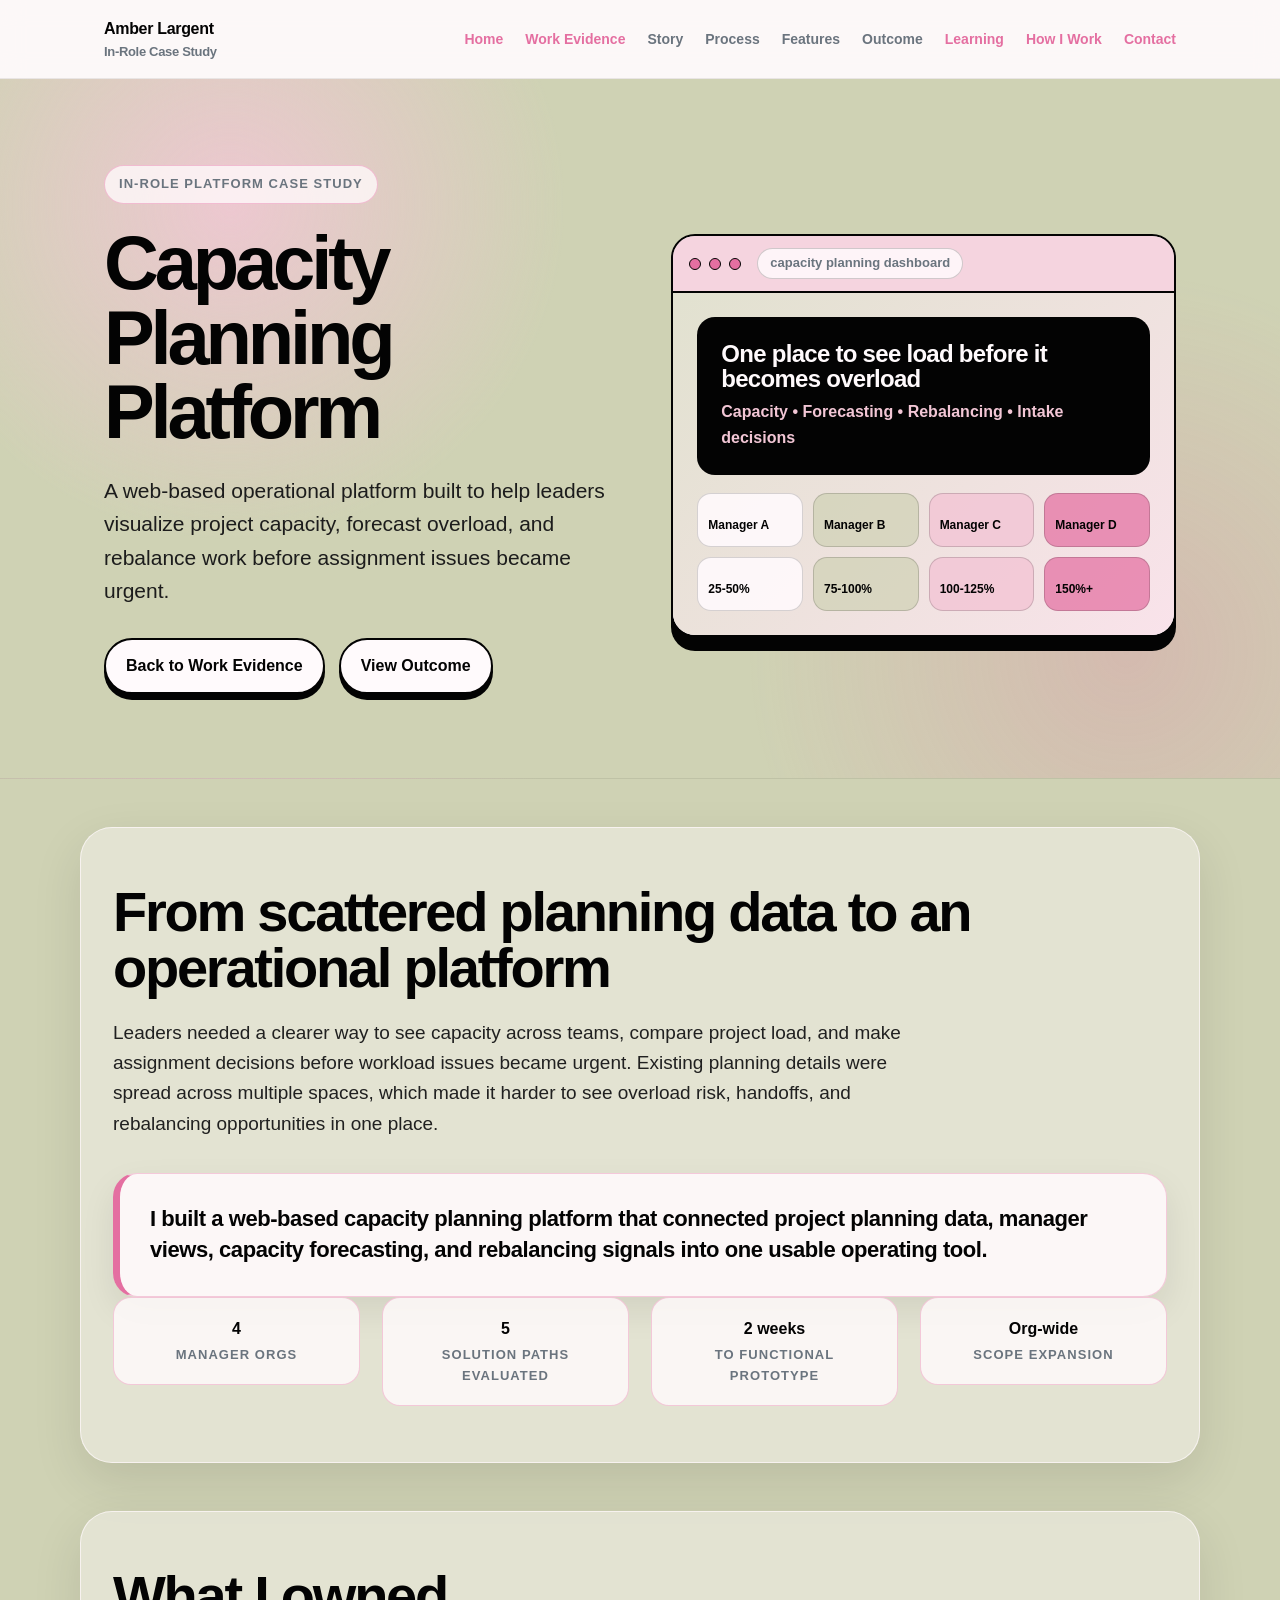
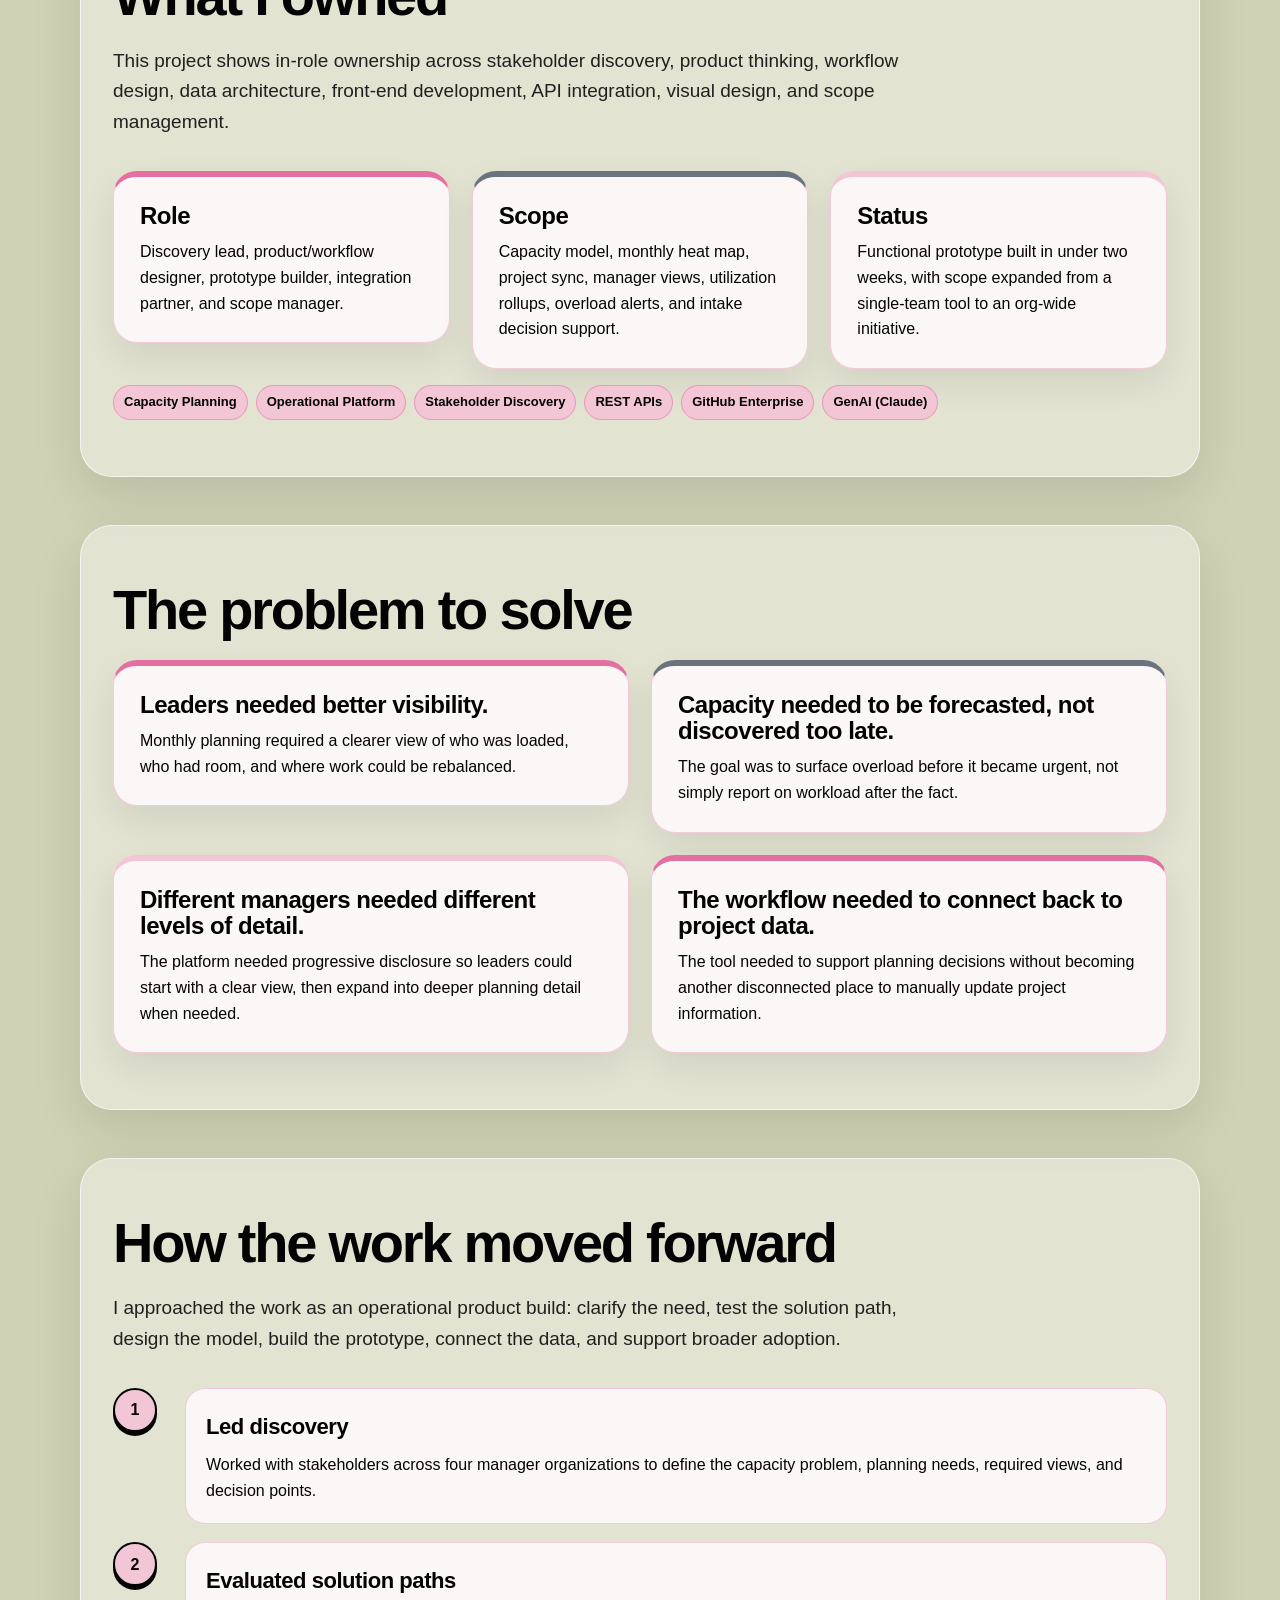
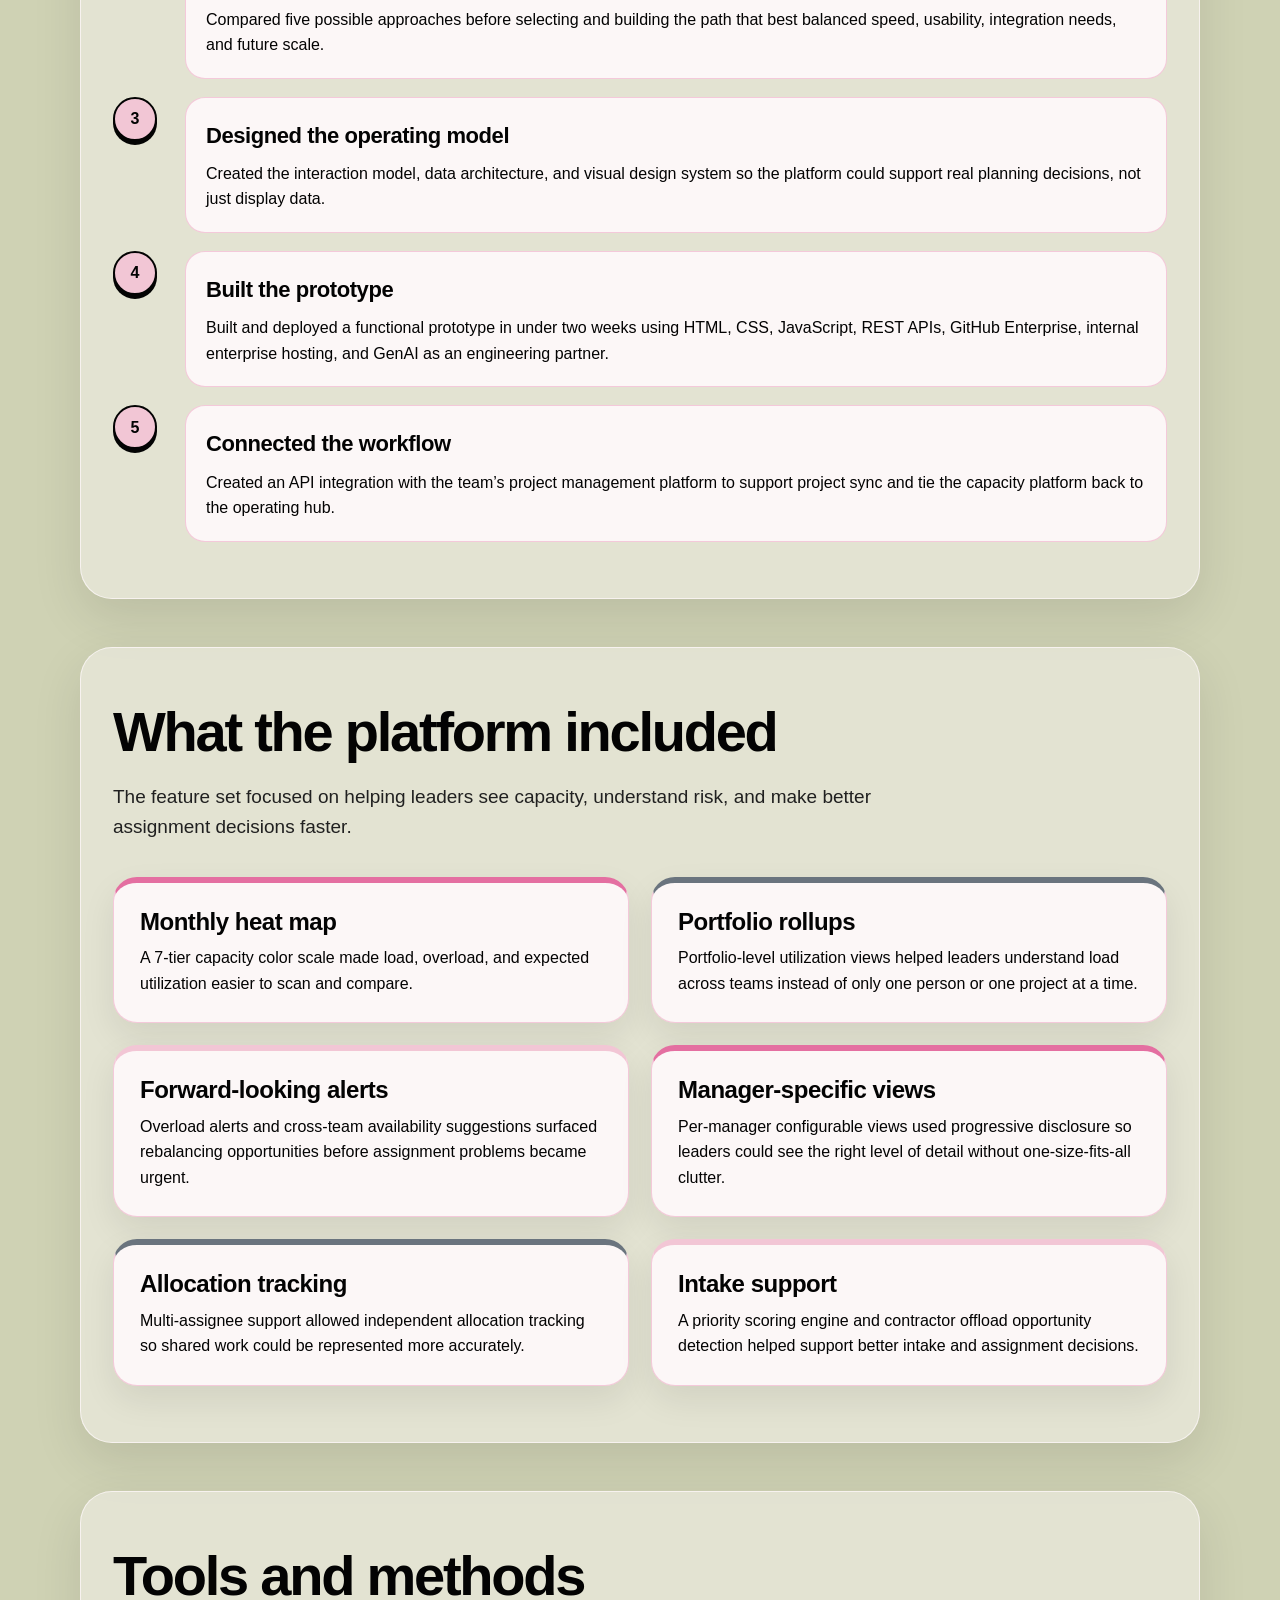
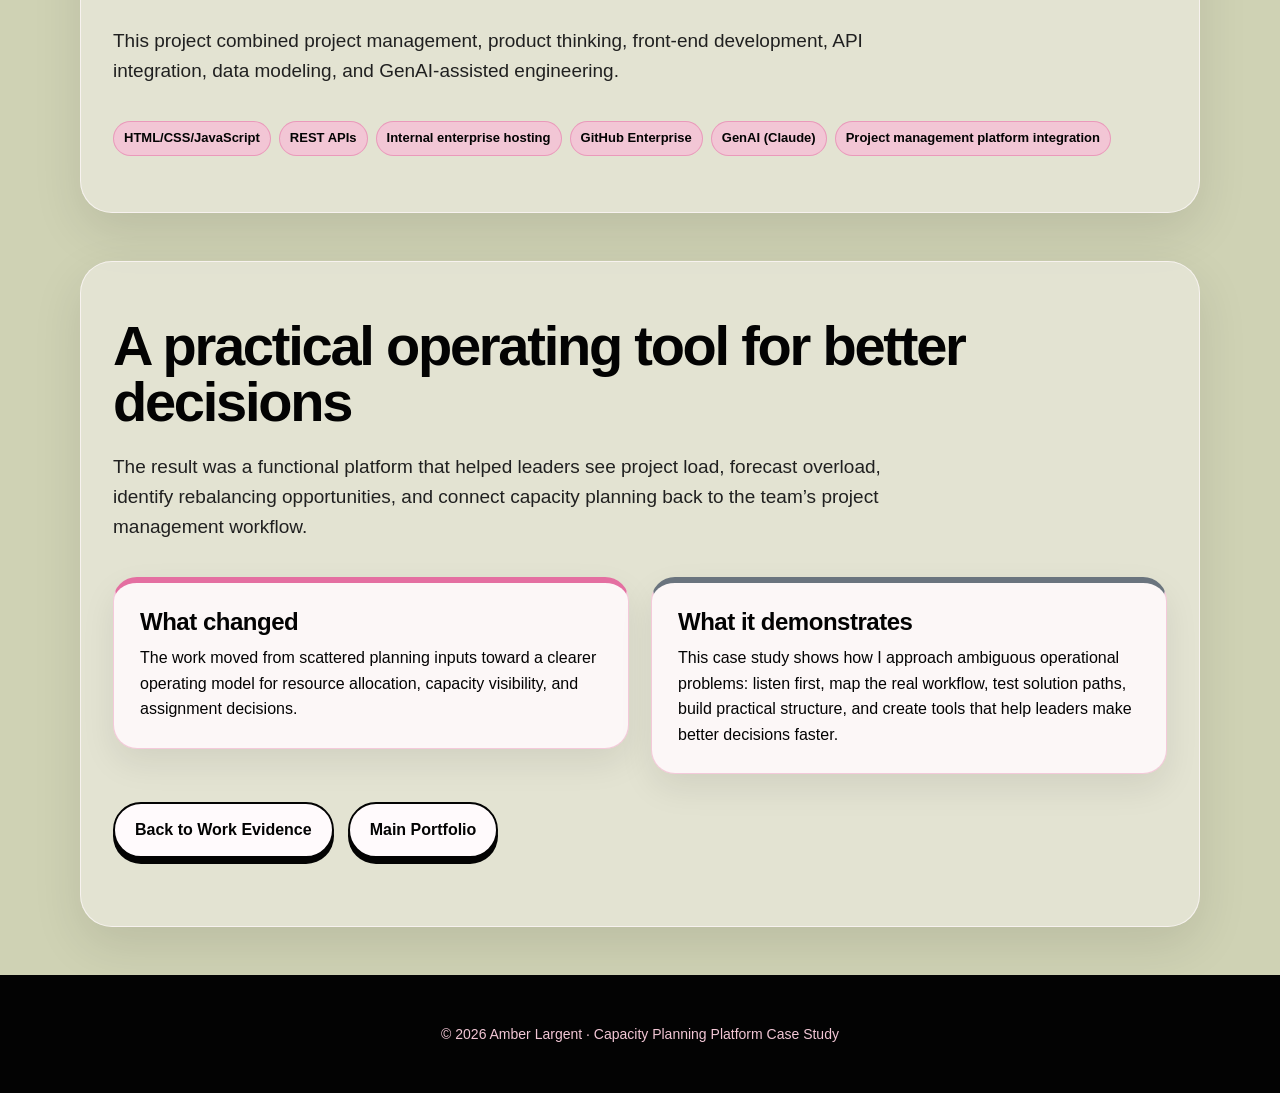
==== capacity-planning.html @ 664eca0d "Add capacity planning case study and feedback quotes" ====
<!DOCTYPE html>
<html lang="en">
<head>
  <meta charset="UTF-8" />
  <meta name="viewport" content="width=device-width, initial-scale=1.0" />

  <title>Amber Largent | Capacity Planning Platform Case Study</title>

  <style>
    :root {
      --sage: #CFD2B4;
      --blush: #F2C6D5;
      --pink: #E46FA1;
      --slate: #6A747E;
      --black: #030303;
      --white: #fffafc;
    }

    a:focus-visible,
    .button:focus-visible {
      outline: 4px solid var(--pink);
      outline-offset: 4px;
    }

    .skip-link {
      position: absolute;
      left: 16px;
      top: -60px;
      background: var(--black);
      color: var(--white);
      padding: 10px 14px;
      border-radius: 999px;
      font-weight: 900;
      z-index: 100;
    }

    .skip-link:focus { top: 16px; }
    * { box-sizing: border-box; }
    html { scroll-behavior: smooth; }

    body {
      margin: 0;
      font-family: Arial, sans-serif;
      background: var(--sage);
      color: var(--black);
      line-height: 1.6;
    }

    a { color: inherit; }

    .site-nav {
      position: sticky;
      top: 0;
      z-index: 20;
      background: rgba(255, 250, 252, 0.94);
      backdrop-filter: blur(12px);
      border-bottom: 1px solid rgba(3, 3, 3, 0.08);
    }

    .nav-inner {
      max-width: 1120px;
      margin: 0 auto;
      padding: 16px 24px;
      display: flex;
      justify-content: space-between;
      align-items: center;
      gap: 24px;
    }

    .brand { font-weight: 900; letter-spacing: -0.02em; }
    .brand span { display: block; color: var(--slate); font-size: 13px; font-weight: 700; }

    .nav-links {
      display: flex;
      flex-wrap: wrap;
      gap: 22px;
      font-size: 14px;
      font-weight: 800;
    }

    .nav-links a { text-decoration: none; transition: color 0.15s ease; }
    .nav-links a[href^="#"] { color: var(--slate); }
    .nav-links a[href*=".html"] { color: var(--pink); }
    .nav-links a:hover { color: var(--pink); }

    header {
      background:
        radial-gradient(circle at 18% 18%, rgba(242, 198, 213, 0.85), transparent 28%),
        radial-gradient(circle at 88% 82%, rgba(228, 111, 161, 0.24), transparent 30%),
        var(--sage);
      border-bottom: 1px solid rgba(3, 3, 3, 0.08);
    }

    .hero {
      max-width: 1120px;
      margin: 0 auto;
      padding: 86px 24px 72px;
    }

    .hero-grid {
      display: grid;
      grid-template-columns: 1fr 0.95fr;
      gap: 36px;
      align-items: center;
    }

    .eyebrow {
      display: inline-block;
      background: rgba(255, 250, 252, 0.78);
      border: 1px solid rgba(228, 111, 161, 0.4);
      border-radius: 999px;
      padding: 8px 14px;
      color: var(--slate);
      font-size: 13px;
      font-weight: 900;
      letter-spacing: 0.08em;
      text-transform: uppercase;
      margin-bottom: 22px;
    }

    h1 {
      font-size: clamp(44px, 6vw, 76px);
      line-height: 0.98;
      letter-spacing: -0.055em;
      margin: 0 0 24px;
      max-width: 940px;
    }

    .lead {
      font-size: 21px;
      max-width: 820px;
      margin: 0 0 30px;
      color: #1c1c1c;
    }

    .button-row {
      display: flex;
      flex-wrap: wrap;
      gap: 14px;
      margin-bottom: 12px;
    }

    .button {
      display: inline-flex;
      align-items: center;
      justify-content: center;
      text-decoration: none;
      font-weight: 900;
      padding: 13px 20px;
      border-radius: 999px;
      border: 2px solid var(--black);
      background: var(--white);
      color: var(--black);
      box-shadow: 0 6px 0 var(--black);
      white-space: nowrap;
      transition: transform 0.15s ease, box-shadow 0.15s ease, background 0.15s ease;
    }

    .button:hover {
      background: var(--pink);
      transform: translateY(2px);
      box-shadow: 0 4px 0 var(--black);
    }

    .platform-frame {
      background: var(--white);
      border: 2px solid var(--black);
      border-radius: 24px;
      box-shadow: 0 14px 0 var(--black);
      overflow: hidden;
    }

    .platform-bar {
      display: flex;
      gap: 8px;
      align-items: center;
      padding: 12px 16px;
      background: rgba(242, 198, 213, 0.72);
      border-bottom: 2px solid var(--black);
    }

    .dot {
      width: 12px;
      height: 12px;
      border-radius: 999px;
      background: var(--pink);
      border: 1px solid var(--black);
    }

    .platform-url {
      margin-left: 8px;
      background: rgba(255, 250, 252, 0.86);
      border: 1px solid rgba(3, 3, 3, 0.18);
      border-radius: 999px;
      padding: 4px 12px;
      font-size: 13px;
      font-weight: 800;
      color: var(--slate);
      overflow: hidden;
      text-overflow: ellipsis;
      white-space: nowrap;
    }

    .platform-visual {
      padding: 24px;
      background:
        linear-gradient(135deg, rgba(207, 210, 180, 0.62), rgba(242, 198, 213, 0.45)),
        var(--white);
    }

    .platform-header {
      background: var(--black);
      color: var(--white);
      border-radius: 18px;
      padding: 24px;
      margin-bottom: 18px;
    }

    .platform-header strong {
      display: block;
      font-size: 24px;
      line-height: 1.05;
      letter-spacing: -0.03em;
    }

    .platform-header span {
      display: block;
      margin-top: 8px;
      color: var(--blush);
      font-weight: 800;
    }

    .capacity-grid {
      display: grid;
      grid-template-columns: repeat(4, 1fr);
      gap: 10px;
    }

    .capacity-cell {
      min-height: 54px;
      border-radius: 14px;
      border: 1px solid rgba(3, 3, 3, 0.16);
      padding: 10px;
      font-size: 12px;
      font-weight: 900;
      display: flex;
      align-items: flex-end;
    }

    .capacity-cell:nth-child(1), .capacity-cell:nth-child(5) { background: rgba(255, 250, 252, 0.9); }
    .capacity-cell:nth-child(2), .capacity-cell:nth-child(6) { background: rgba(207, 210, 180, 0.7); }
    .capacity-cell:nth-child(3), .capacity-cell:nth-child(7) { background: rgba(242, 198, 213, 0.85); }
    .capacity-cell:nth-child(4), .capacity-cell:nth-child(8) { background: rgba(228, 111, 161, 0.72); color: var(--black); }

    section {
      max-width: 1120px;
      margin: 48px auto;
      padding: 56px 32px;
      background: rgba(255, 250, 252, 0.42);
      border: 1px solid rgba(255, 250, 252, 0.7);
      border-radius: 32px;
      box-shadow: 0 18px 50px rgba(3, 3, 3, 0.10);
    }

    h2 {
      font-size: clamp(34px, 5vw, 56px);
      line-height: 1;
      letter-spacing: -0.04em;
      margin: 0 0 22px;
    }

    .section-intro {
      max-width: 820px;
      font-size: 19px;
      color: #202020;
      margin-bottom: 34px;
    }

    .grid-2, .grid-3, .proof-strip {
      display: grid;
      gap: 22px;
      align-items: start;
    }

    .grid-2 { grid-template-columns: repeat(2, 1fr); }
    .grid-3 { grid-template-columns: repeat(3, 1fr); }
    .proof-strip { grid-template-columns: repeat(4, 1fr); }

    .card, .summary-card {
      background: rgba(255, 250, 252, 0.88);
      border: 1px solid rgba(228, 111, 161, 0.34);
      border-top: 6px solid var(--pink);
      border-radius: 24px;
      padding: 26px;
      box-shadow: 0 14px 34px rgba(3, 3, 3, 0.08);
    }

    .summary-card {
      border-left: 7px solid var(--pink);
      border-top: 1px solid rgba(228, 111, 161, 0.34);
      padding: 30px;
    }

    .summary-card p {
      margin: 0;
      font-size: 22px;
      line-height: 1.4;
      font-weight: 800;
      letter-spacing: -0.02em;
    }

    .card h3 {
      margin: 0 0 10px;
      font-size: 24px;
      line-height: 1.1;
      letter-spacing: -0.02em;
    }

    .card p { margin: 0 0 14px; }
    .card p:last-child { margin-bottom: 0; }
    .slate-card { border-top-color: var(--slate); }
    .blush-card { border-top-color: var(--blush); }

    .timeline {
      display: grid;
      gap: 18px;
    }

    .timeline-item {
      display: grid;
      grid-template-columns: 54px 1fr;
      gap: 18px;
      align-items: start;
    }

    .timeline-number {
      display: inline-flex;
      align-items: center;
      justify-content: center;
      width: 44px;
      height: 44px;
      border-radius: 999px;
      background: var(--blush);
      border: 2px solid var(--black);
      box-shadow: 0 4px 0 var(--black);
      font-weight: 900;
    }

    .timeline-content {
      background: rgba(255, 250, 252, 0.88);
      border: 1px solid rgba(228, 111, 161, 0.34);
      border-radius: 20px;
      padding: 20px;
    }

    .timeline-content h3 { margin: 0 0 8px; font-size: 22px; letter-spacing: -0.02em; }
    .timeline-content p { margin: 0; }

    .proof-item {
      background: rgba(255, 250, 252, 0.82);
      border: 1px solid rgba(228, 111, 161, 0.34);
      border-radius: 18px;
      padding: 18px;
      font-weight: 900;
      text-align: center;
    }

    .proof-item span {
      display: block;
      color: var(--slate);
      font-size: 13px;
      text-transform: uppercase;
      letter-spacing: 0.08em;
      margin-top: 4px;
    }

    .tag-list {
      display: flex;
      flex-wrap: wrap;
      gap: 8px;
      margin-top: 16px;
    }

    .tag {
      background: var(--blush);
      border: 1px solid rgba(228, 111, 161, 0.5);
      border-radius: 999px;
      padding: 6px 10px;
      font-size: 13px;
      font-weight: 900;
    }

    footer {
      padding: 34px 24px;
      text-align: center;
      background: var(--black);
      color: var(--blush);
      font-size: 14px;
    }

    @media (max-width: 900px) {
      .nav-inner { align-items: flex-start; flex-direction: column; }
      .nav-links { gap: 14px; }
      .hero-grid, .grid-2, .grid-3, .proof-strip, .capacity-grid { grid-template-columns: 1fr; }
      section { margin: 28px 14px; padding: 40px 20px; }
      .button { white-space: normal; text-align: center; }
      .timeline-item { grid-template-columns: 1fr; }
    }

    @media (prefers-reduced-motion: reduce) {
      .button { transition: none; }
      .button:hover { transform: none; }
    }
  </style>
</head>

<body>
  <a class="skip-link" href="#main">Skip to main content</a>

  <nav class="site-nav">
    <div class="nav-inner">
      <div class="brand">
        Amber Largent
        <span>In-Role Case Study</span>
      </div>

      <div class="nav-links">
        <a href="index.html">Home</a>
        <a href="experience.html">Work Evidence</a>
        <a href="#story">Story</a>
        <a href="#process">Process</a>
        <a href="#features">Features</a>
        <a href="#outcome">Outcome</a>
        <a href="learning.html">Learning</a>
        <a href="values.html">How I Work</a>
        <a href="index.html#contact">Contact</a>
      </div>
    </div>
  </nav>

  <main id="main">
    <header>
      <div class="hero">
        <div class="hero-grid">
          <div>
            <div class="eyebrow">In-Role Platform Case Study</div>
            <h1>Capacity Planning Platform</h1>
            <p class="lead">
              A web-based operational platform built to help leaders visualize project capacity, forecast overload,
              and rebalance work before assignment issues became urgent.
            </p>
            <div class="button-row">
              <a class="button" href="experience.html">Back to Work Evidence</a>
              <a class="button" href="#outcome">View Outcome</a>
            </div>
          </div>

          <div class="platform-frame" aria-label="Visual summary of the capacity planning platform">
            <div class="platform-bar">
              <span class="dot"></span>
              <span class="dot"></span>
              <span class="dot"></span>
              <div class="platform-url">capacity planning dashboard</div>
            </div>
            <div class="platform-visual">
              <div class="platform-header">
                <strong>One place to see load before it becomes overload</strong>
                <span>Capacity • Forecasting • Rebalancing • Intake decisions</span>
              </div>
              <div class="capacity-grid">
                <div class="capacity-cell">Manager A</div>
                <div class="capacity-cell">Manager B</div>
                <div class="capacity-cell">Manager C</div>
                <div class="capacity-cell">Manager D</div>
                <div class="capacity-cell">25-50%</div>
                <div class="capacity-cell">75-100%</div>
                <div class="capacity-cell">100-125%</div>
                <div class="capacity-cell">150%+</div>
              </div>
            </div>
          </div>
        </div>
      </div>
    </header>

    <section id="story">
      <h2>From scattered planning data to an operational platform</h2>
      <p class="section-intro">
        Leaders needed a clearer way to see capacity across teams, compare project load, and make assignment decisions
        before workload issues became urgent. Existing planning details were spread across multiple spaces, which made it
        harder to see overload risk, handoffs, and rebalancing opportunities in one place.
      </p>

      <div class="summary-card">
        <p>
          I built a web-based capacity planning platform that connected project planning data, manager views,
          capacity forecasting, and rebalancing signals into one usable operating tool.
        </p>
      </div>

      <div class="proof-strip">
        <div class="proof-item">4<span>manager orgs</span></div>
        <div class="proof-item">5<span>solution paths evaluated</span></div>
        <div class="proof-item">2 weeks<span>to functional prototype</span></div>
        <div class="proof-item">Org-wide<span>scope expansion</span></div>
      </div>
    </section>

    <section id="overview">
      <h2>What I owned</h2>
      <p class="section-intro">
        This project shows in-role ownership across stakeholder discovery, product thinking, workflow design,
        data architecture, front-end development, API integration, visual design, and scope management.
      </p>

      <div class="grid-3">
        <div class="card">
          <h3>Role</h3>
          <p>Discovery lead, product/workflow designer, prototype builder, integration partner, and scope manager.</p>
        </div>
        <div class="card slate-card">
          <h3>Scope</h3>
          <p>Capacity model, monthly heat map, project sync, manager views, utilization rollups, overload alerts, and intake decision support.</p>
        </div>
        <div class="card blush-card">
          <h3>Status</h3>
          <p>Functional prototype built in under two weeks, with scope expanded from a single-team tool to an org-wide initiative.</p>
        </div>
      </div>

      <div class="tag-list">
        <span class="tag">Capacity Planning</span>
        <span class="tag">Operational Platform</span>
        <span class="tag">Stakeholder Discovery</span>
        <span class="tag">REST APIs</span>
        <span class="tag">GitHub Enterprise</span>
        <span class="tag">GenAI (Claude)</span>
      </div>
    </section>

    <section id="challenge">
      <h2>The problem to solve</h2>
      <div class="grid-2">
        <div class="card">
          <h3>Leaders needed better visibility.</h3>
          <p>Monthly planning required a clearer view of who was loaded, who had room, and where work could be rebalanced.</p>
        </div>
        <div class="card slate-card">
          <h3>Capacity needed to be forecasted, not discovered too late.</h3>
          <p>The goal was to surface overload before it became urgent, not simply report on workload after the fact.</p>
        </div>
        <div class="card blush-card">
          <h3>Different managers needed different levels of detail.</h3>
          <p>The platform needed progressive disclosure so leaders could start with a clear view, then expand into deeper planning detail when needed.</p>
        </div>
        <div class="card">
          <h3>The workflow needed to connect back to project data.</h3>
          <p>The tool needed to support planning decisions without becoming another disconnected place to manually update project information.</p>
        </div>
      </div>
    </section>

    <section id="process">
      <h2>How the work moved forward</h2>
      <p class="section-intro">
        I approached the work as an operational product build: clarify the need, test the solution path,
        design the model, build the prototype, connect the data, and support broader adoption.
      </p>

      <div class="timeline">
        <div class="timeline-item">
          <div class="timeline-number">1</div>
          <div class="timeline-content">
            <h3>Led discovery</h3>
            <p>Worked with stakeholders across four manager organizations to define the capacity problem, planning needs, required views, and decision points.</p>
          </div>
        </div>
        <div class="timeline-item">
          <div class="timeline-number">2</div>
          <div class="timeline-content">
            <h3>Evaluated solution paths</h3>
            <p>Compared five possible approaches before selecting and building the path that best balanced speed, usability, integration needs, and future scale.</p>
          </div>
        </div>
        <div class="timeline-item">
          <div class="timeline-number">3</div>
          <div class="timeline-content">
            <h3>Designed the operating model</h3>
            <p>Created the interaction model, data architecture, and visual design system so the platform could support real planning decisions, not just display data.</p>
          </div>
        </div>
        <div class="timeline-item">
          <div class="timeline-number">4</div>
          <div class="timeline-content">
            <h3>Built the prototype</h3>
            <p>Built and deployed a functional prototype in under two weeks using HTML, CSS, JavaScript, REST APIs, GitHub Enterprise, internal enterprise hosting, and GenAI as an engineering partner.</p>
          </div>
        </div>
        <div class="timeline-item">
          <div class="timeline-number">5</div>
          <div class="timeline-content">
            <h3>Connected the workflow</h3>
            <p>Created an API integration with the team’s project management platform to support project sync and tie the capacity platform back to the operating hub.</p>
          </div>
        </div>
      </div>
    </section>

    <section id="features">
      <h2>What the platform included</h2>
      <p class="section-intro">
        The feature set focused on helping leaders see capacity, understand risk, and make better assignment decisions faster.
      </p>

      <div class="grid-2">
        <div class="card"><h3>Monthly heat map</h3><p>A 7-tier capacity color scale made load, overload, and expected utilization easier to scan and compare.</p></div>
        <div class="card slate-card"><h3>Portfolio rollups</h3><p>Portfolio-level utilization views helped leaders understand load across teams instead of only one person or one project at a time.</p></div>
        <div class="card blush-card"><h3>Forward-looking alerts</h3><p>Overload alerts and cross-team availability suggestions surfaced rebalancing opportunities before assignment problems became urgent.</p></div>
        <div class="card"><h3>Manager-specific views</h3><p>Per-manager configurable views used progressive disclosure so leaders could see the right level of detail without one-size-fits-all clutter.</p></div>
        <div class="card slate-card"><h3>Allocation tracking</h3><p>Multi-assignee support allowed independent allocation tracking so shared work could be represented more accurately.</p></div>
        <div class="card blush-card"><h3>Intake support</h3><p>A priority scoring engine and contractor offload opportunity detection helped support better intake and assignment decisions.</p></div>
      </div>
    </section>

    <section id="tools">
      <h2>Tools and methods</h2>
      <p class="section-intro">
        This project combined project management, product thinking, front-end development, API integration,
        data modeling, and GenAI-assisted engineering.
      </p>
      <div class="tag-list">
        <span class="tag">HTML/CSS/JavaScript</span>
        <span class="tag">REST APIs</span>
        <span class="tag">Internal enterprise hosting</span>
        <span class="tag">GitHub Enterprise</span>
        <span class="tag">GenAI (Claude)</span>
        <span class="tag">Project management platform integration</span>
      </div>
    </section>

    <section id="outcome">
      <h2>A practical operating tool for better decisions</h2>
      <p class="section-intro">
        The result was a functional platform that helped leaders see project load, forecast overload, identify rebalancing opportunities,
        and connect capacity planning back to the team’s project management workflow.
      </p>

      <div class="grid-2">
        <div class="card">
          <h3>What changed</h3>
          <p>The work moved from scattered planning inputs toward a clearer operating model for resource allocation, capacity visibility, and assignment decisions.</p>
        </div>
        <div class="card slate-card">
          <h3>What it demonstrates</h3>
          <p>This case study shows how I approach ambiguous operational problems: listen first, map the real workflow, test solution paths, build practical structure, and create tools that help leaders make better decisions faster.</p>
        </div>
      </div>

      <div class="button-row" style="margin-top: 28px;">
        <a class="button" href="experience.html">Back to Work Evidence</a>
        <a class="button" href="index.html">Main Portfolio</a>
      </div>
    </section>
  </main>

  <footer>
    <p>© 2026 Amber Largent · Capacity Planning Platform Case Study</p>
  </footer>
</body>
</html>
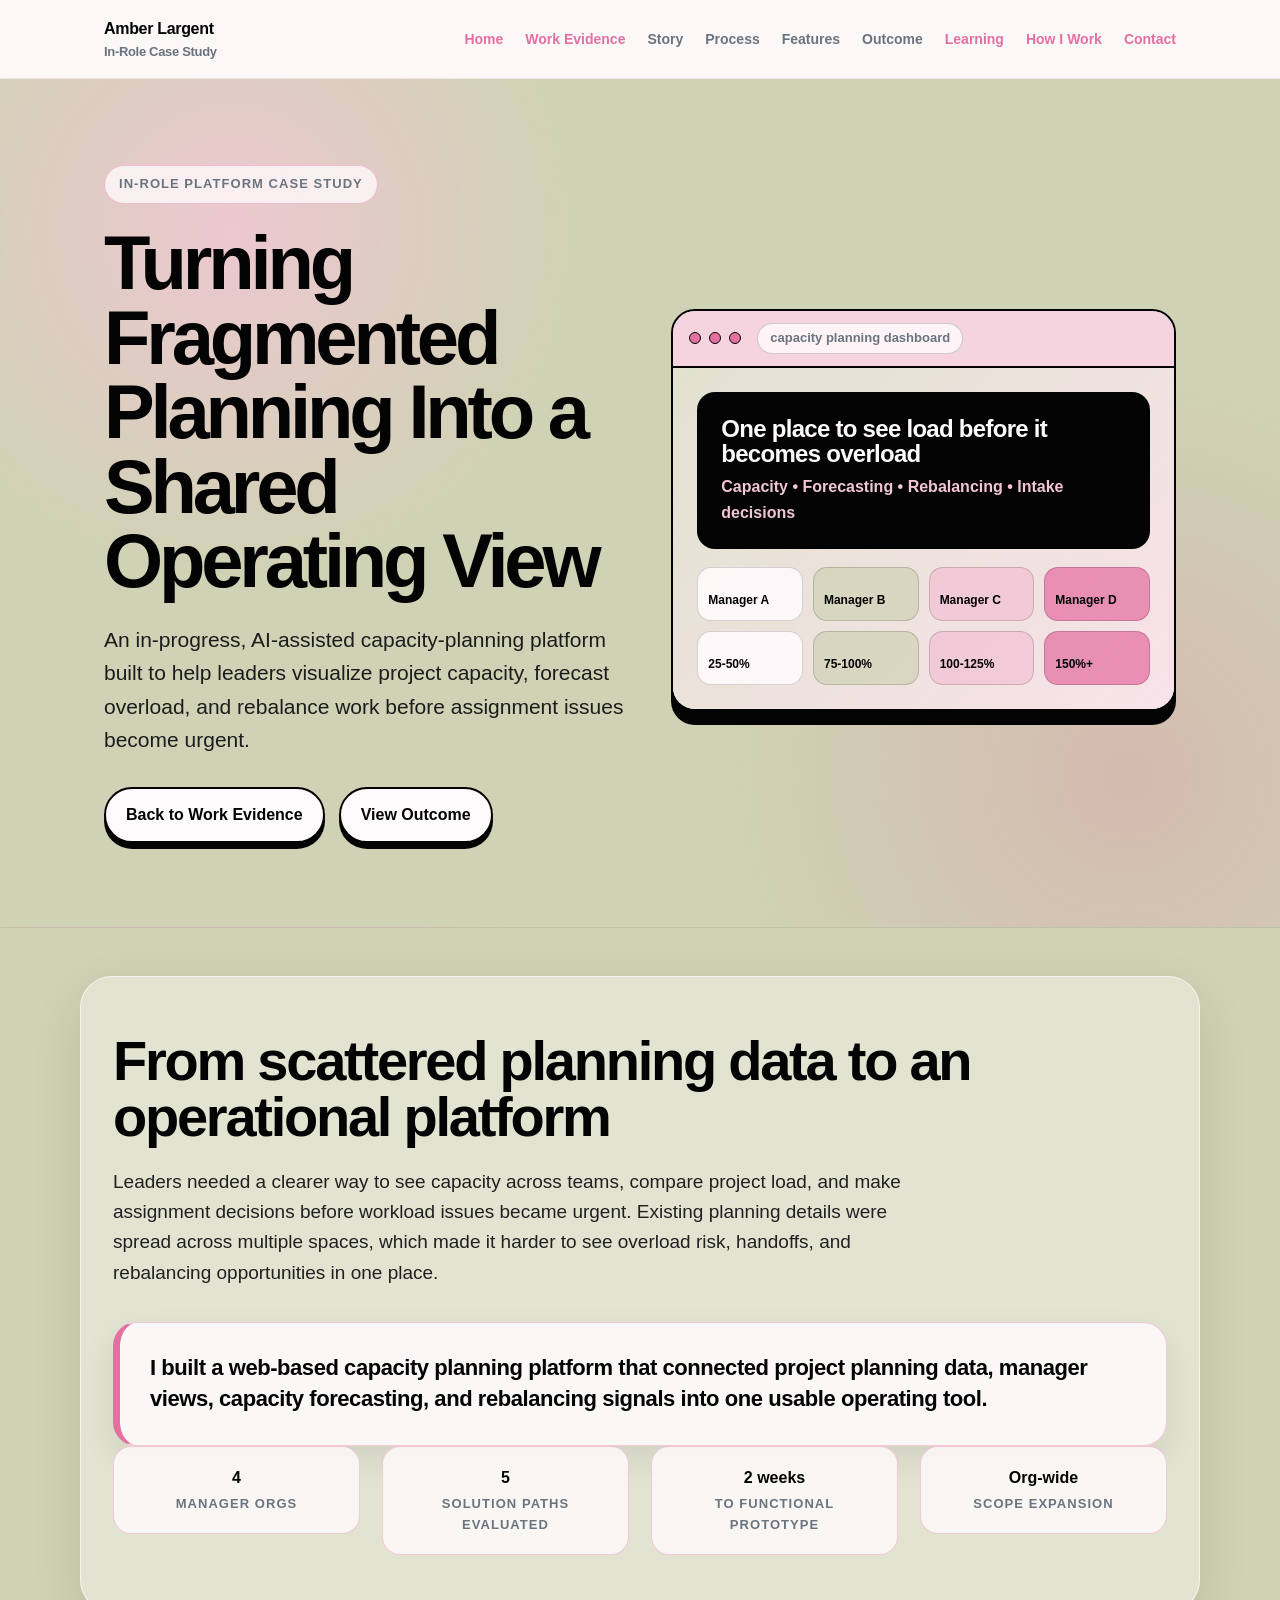
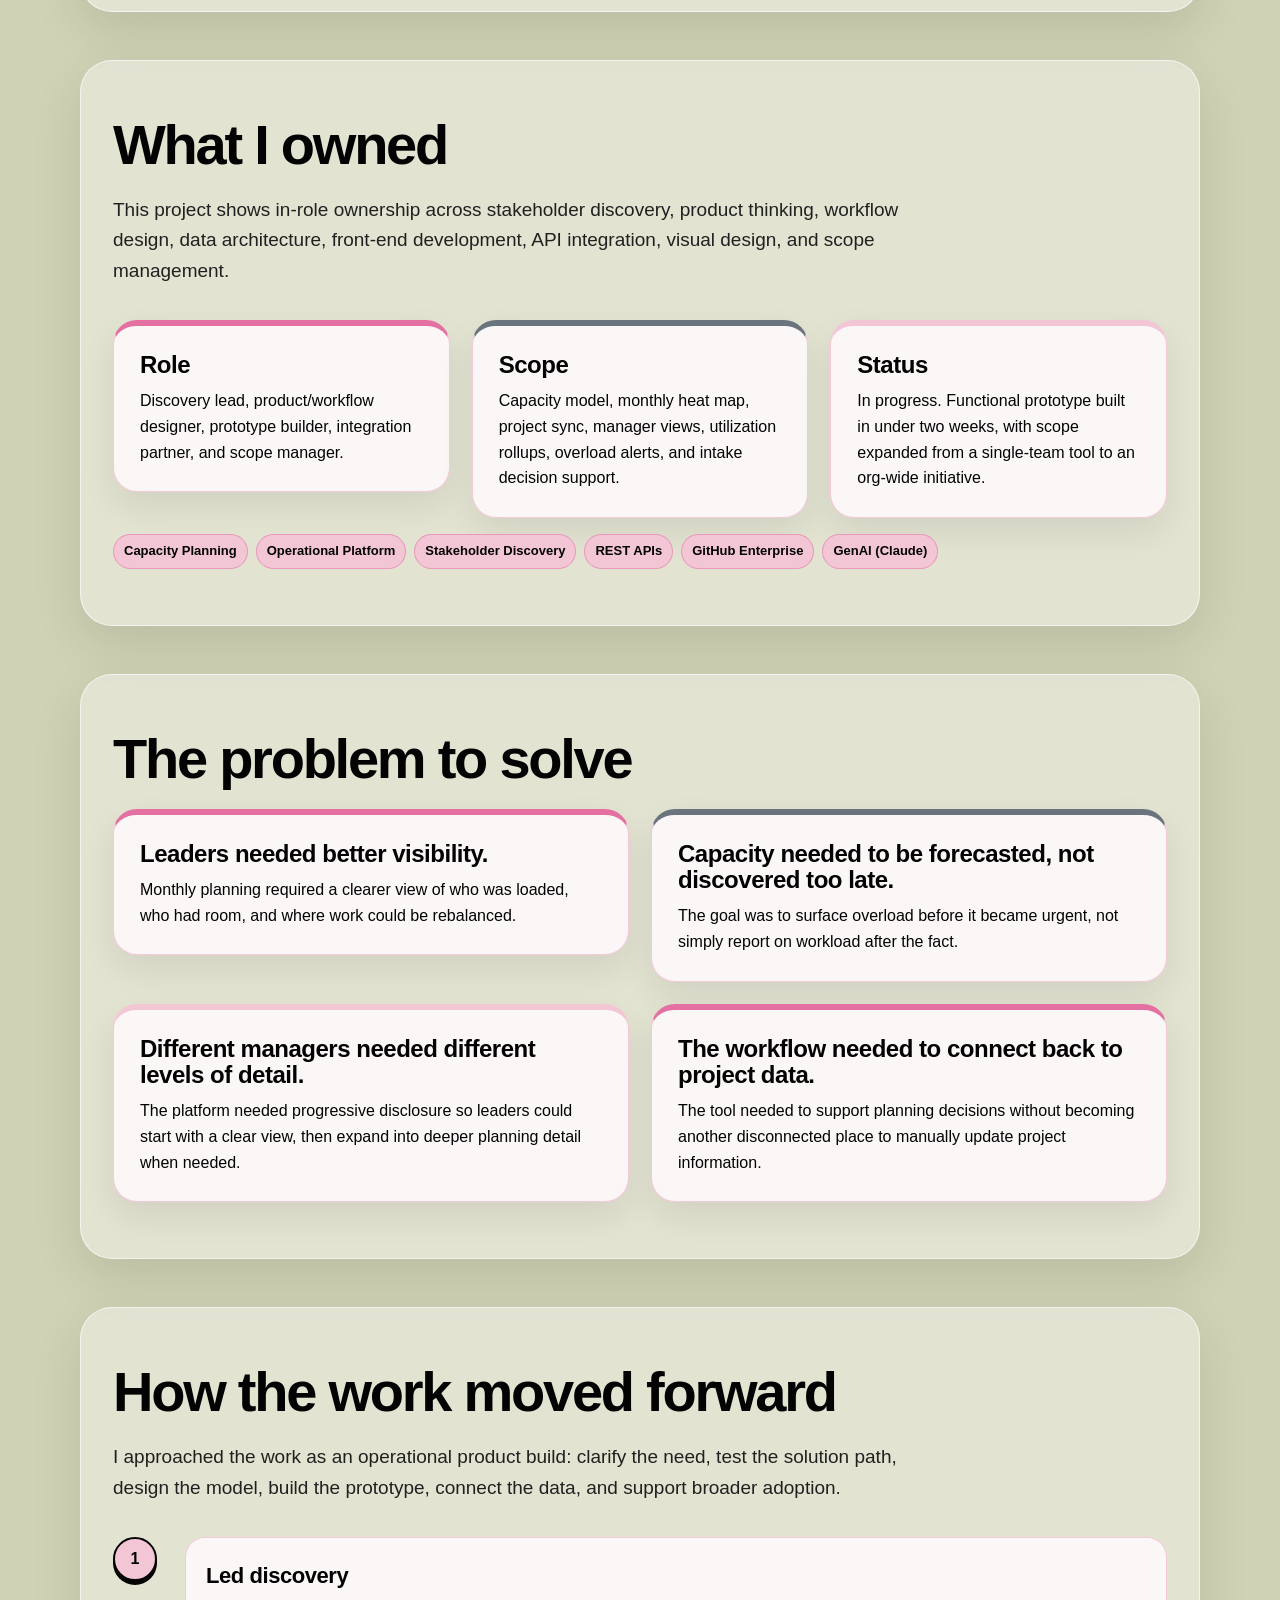
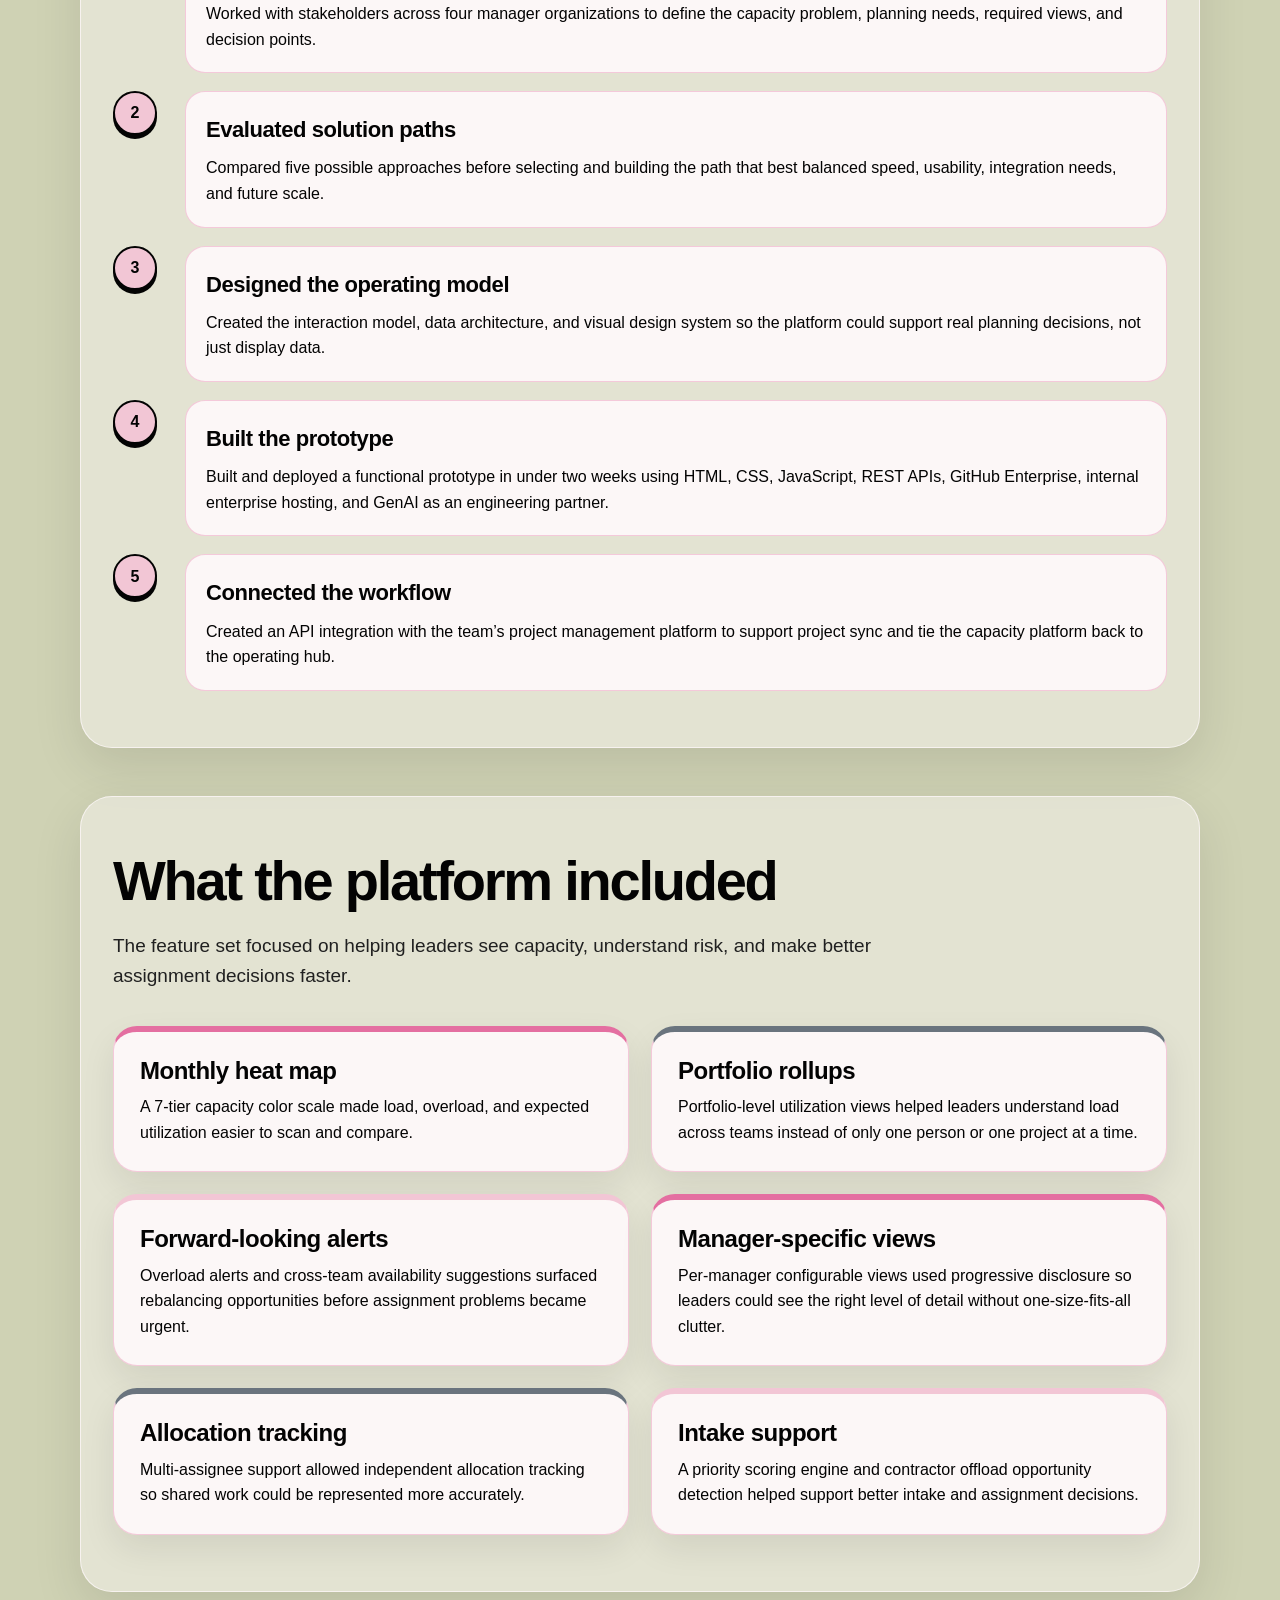
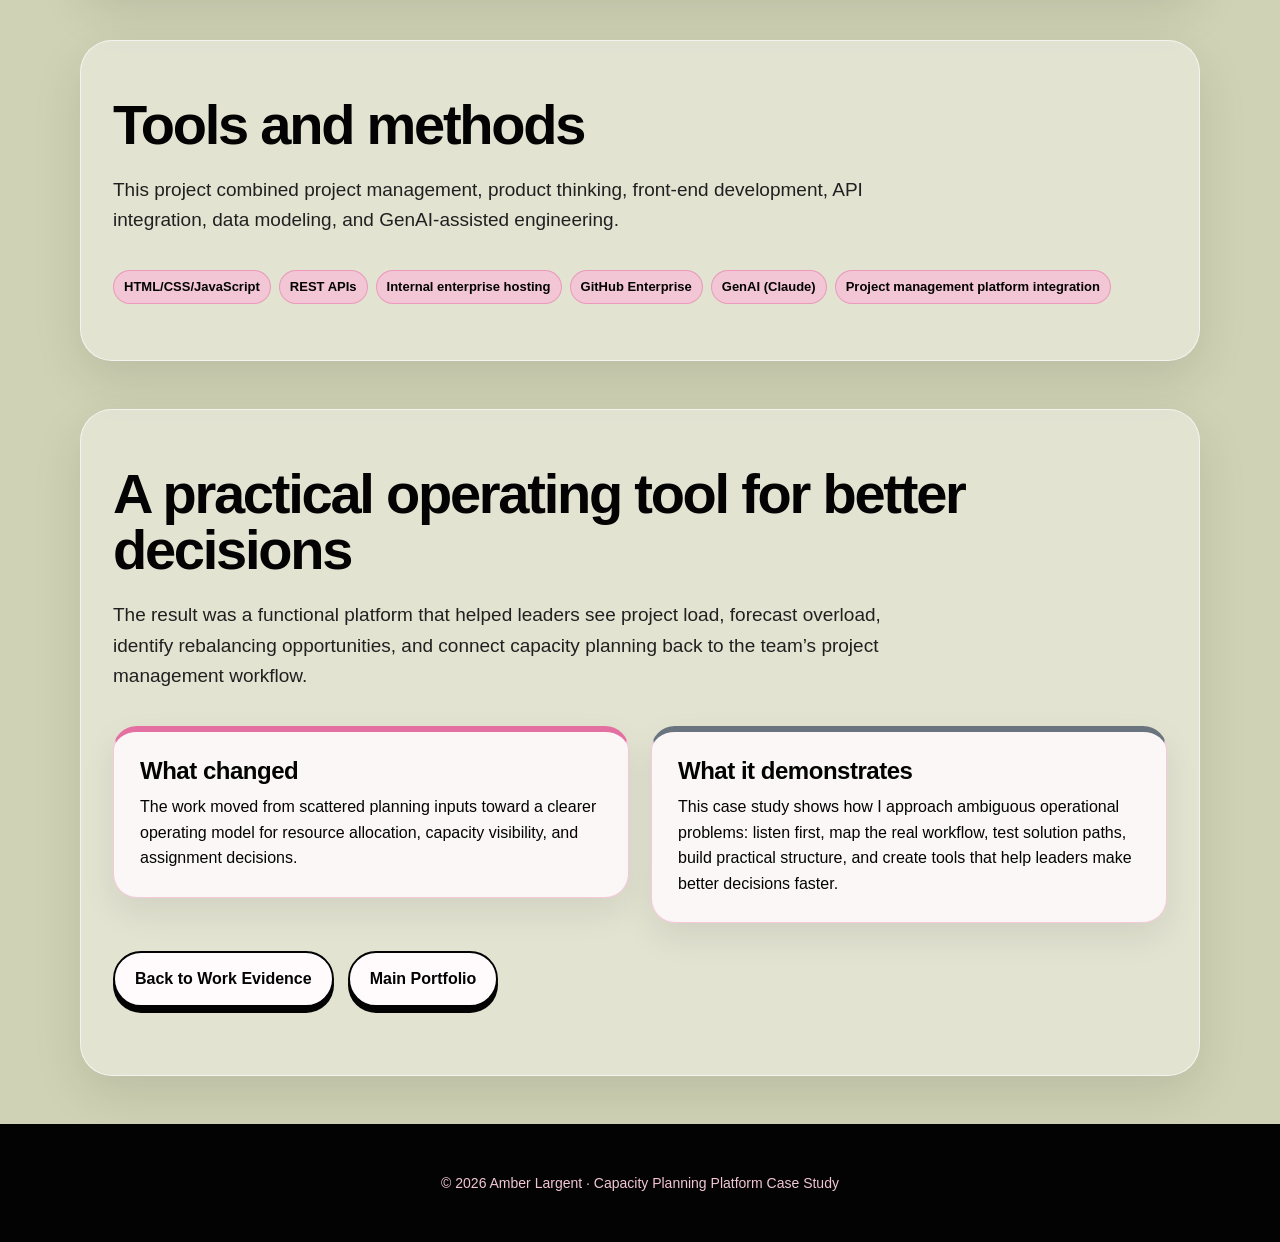
==== commit 9f5bc0d2: "Align portfolio to operating structure positioning" ====
--- a/capacity-planning.html
+++ b/capacity-planning.html
@@ -4,7 +4,7 @@
   <meta charset="UTF-8" />
   <meta name="viewport" content="width=device-width, initial-scale=1.0" />
 
-  <title>Amber Largent | Capacity Planning Platform Case Study</title>
+  <title>Amber Largent | Turning Fragmented Planning Into a Shared Operating View</title>
 
   <style>
     :root {
@@ -444,10 +444,9 @@
         <div class="hero-grid">
           <div>
             <div class="eyebrow">In-Role Platform Case Study</div>
-            <h1>Capacity Planning Platform</h1>
+            <h1>Turning Fragmented Planning Into a Shared Operating View</h1>
             <p class="lead">
-              A web-based operational platform built to help leaders visualize project capacity, forecast overload,
-              and rebalance work before assignment issues became urgent.
+              An in-progress, AI-assisted capacity-planning platform built to help leaders visualize project capacity, forecast overload, and rebalance work before assignment issues become urgent.
             </p>
             <div class="button-row">
               <a class="button" href="experience.html">Back to Work Evidence</a>
@@ -524,7 +523,7 @@
         </div>
         <div class="card blush-card">
           <h3>Status</h3>
-          <p>Functional prototype built in under two weeks, with scope expanded from a single-team tool to an org-wide initiative.</p>
+          <p>In progress. Functional prototype built in under two weeks, with scope expanded from a single-team tool to an org-wide initiative.</p>
         </div>
       </div>
 
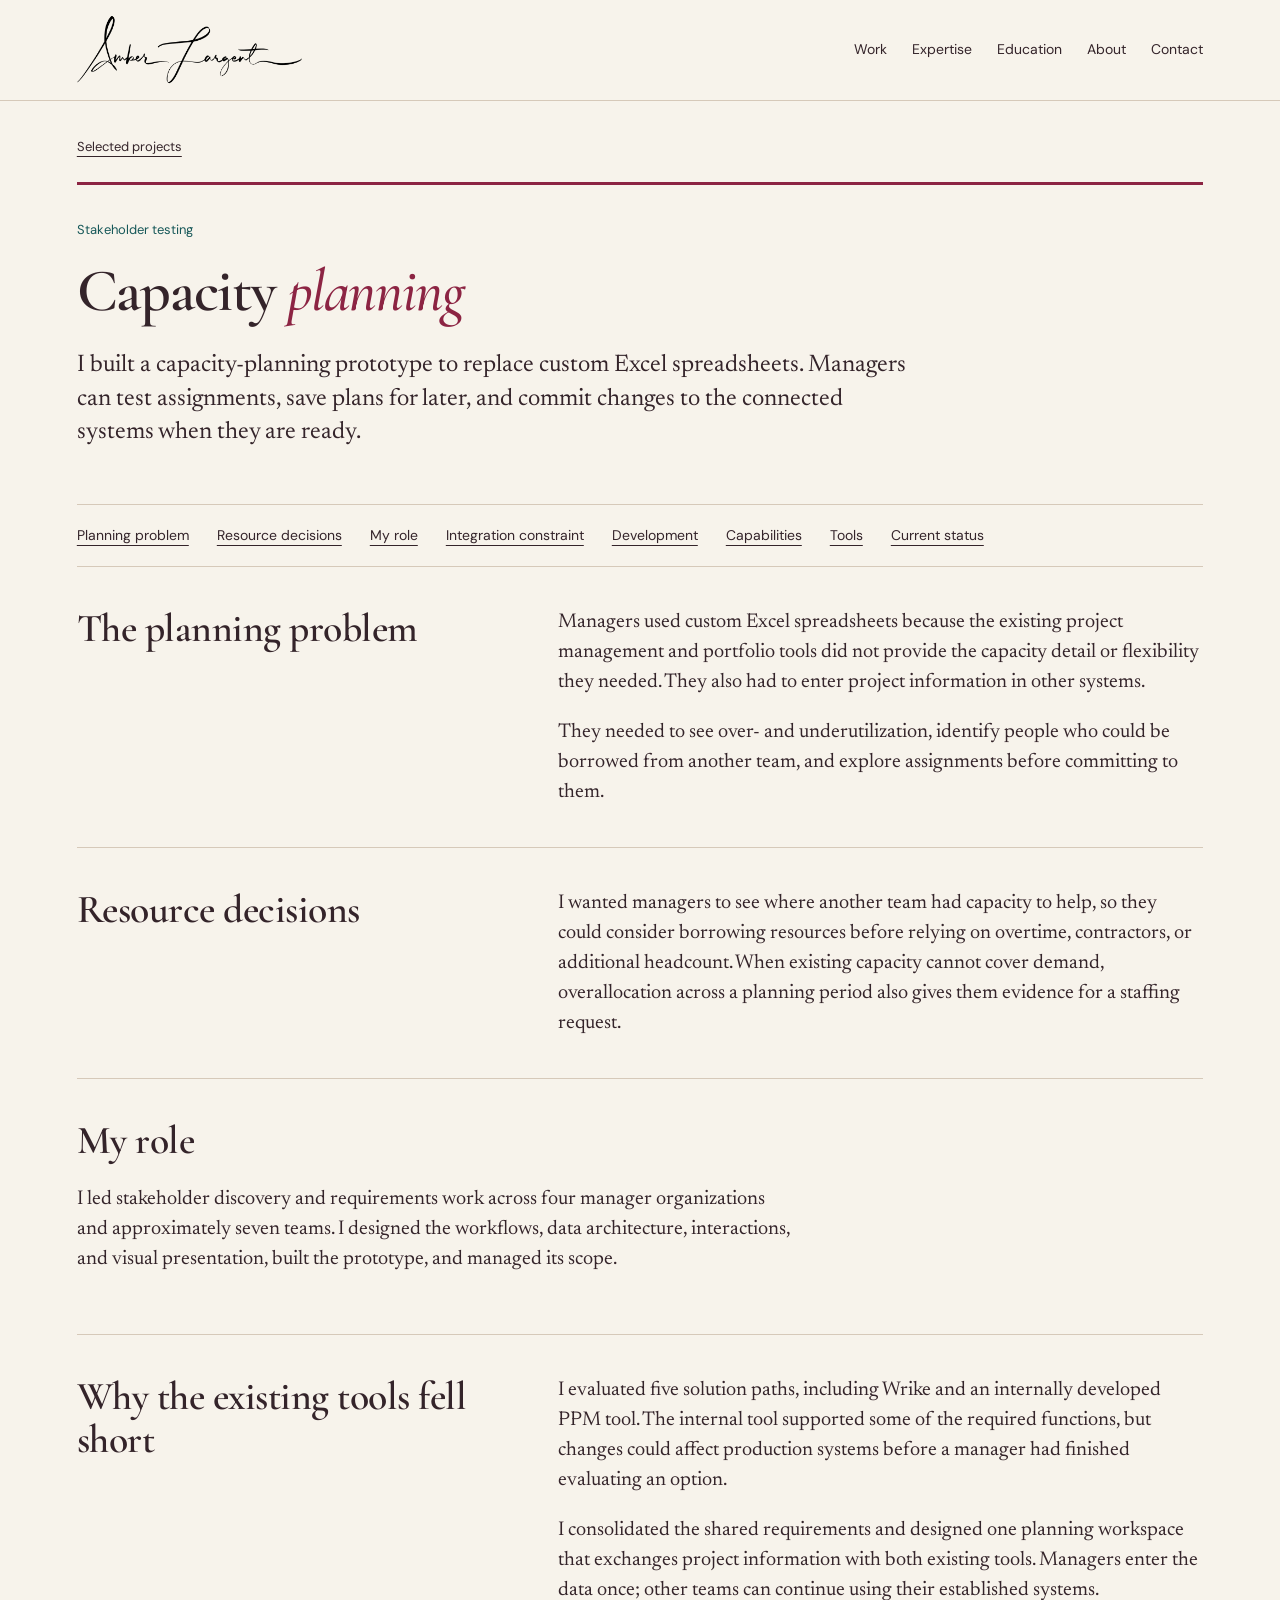
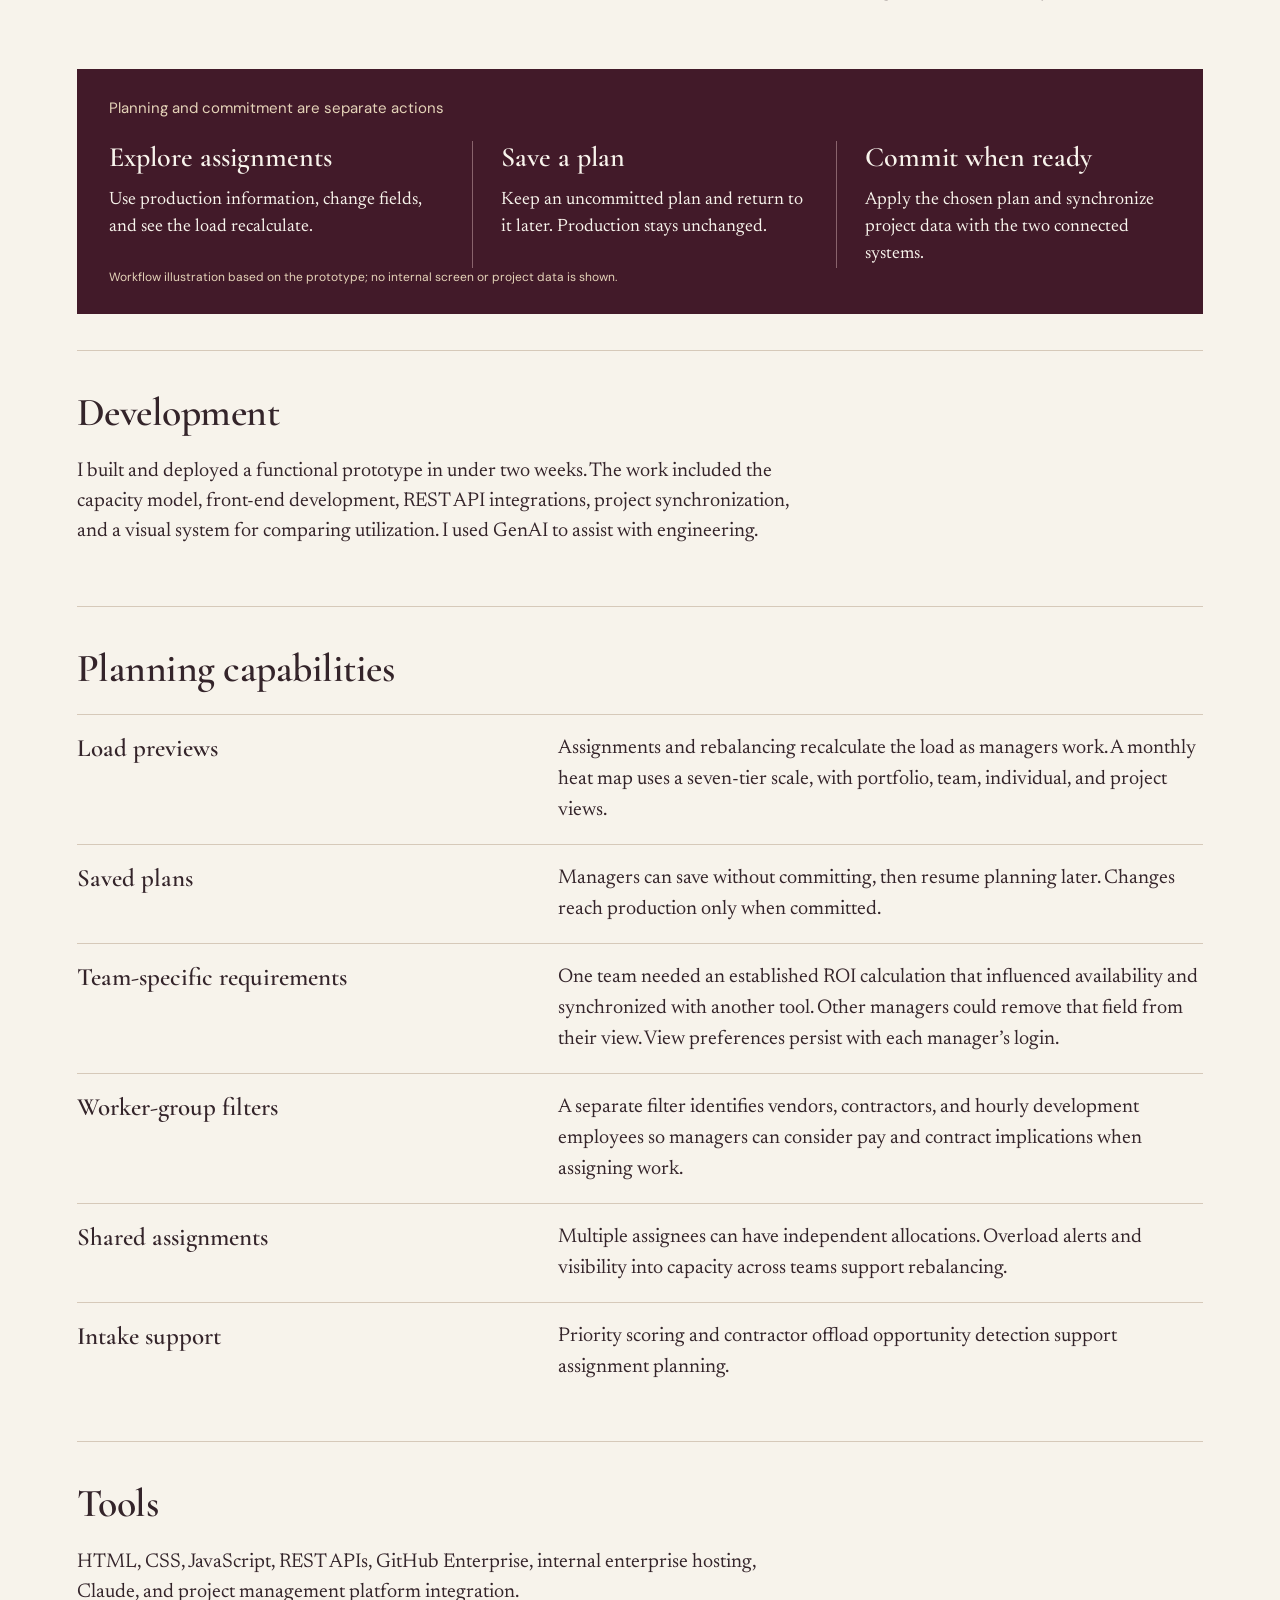
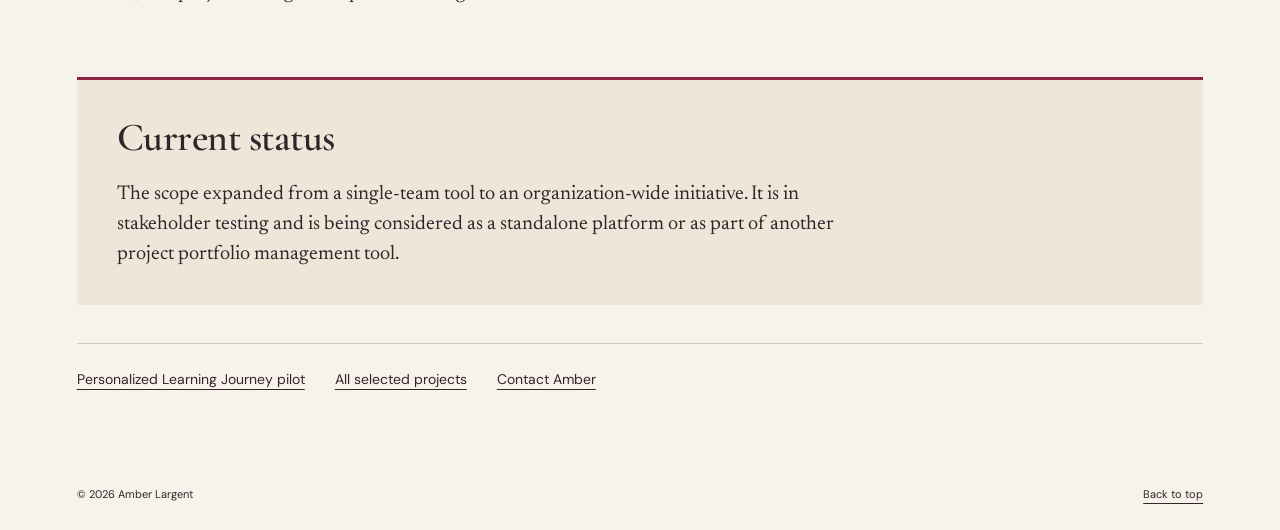
==== commit daa263e2: "Publish Ruby Editorial portfolio with verified project stories" ====
--- a/capacity-planning.html
+++ b/capacity-planning.html
@@ -1,669 +1,12 @@
-<!DOCTYPE html>
-<html lang="en">
-<head>
-  <meta charset="UTF-8" />
-  <meta name="viewport" content="width=device-width, initial-scale=1.0" />
-
-  <title>Amber Largent | Turning Fragmented Planning Into a Shared Operating View</title>
-
-  <style>
-    :root {
-      --sage: #CFD2B4;
-      --blush: #F2C6D5;
-      --pink: #E46FA1;
-      --slate: #6A747E;
-      --black: #030303;
-      --white: #fffafc;
-    }
-
-    a:focus-visible,
-    .button:focus-visible {
-      outline: 4px solid var(--pink);
-      outline-offset: 4px;
-    }
-
-    .skip-link {
-      position: absolute;
-      left: 16px;
-      top: -60px;
-      background: var(--black);
-      color: var(--white);
-      padding: 10px 14px;
-      border-radius: 999px;
-      font-weight: 900;
-      z-index: 100;
-    }
-
-    .skip-link:focus { top: 16px; }
-    * { box-sizing: border-box; }
-    html { scroll-behavior: smooth; }
-
-    body {
-      margin: 0;
-      font-family: Arial, sans-serif;
-      background: var(--sage);
-      color: var(--black);
-      line-height: 1.6;
-    }
-
-    a { color: inherit; }
-
-    .site-nav {
-      position: sticky;
-      top: 0;
-      z-index: 20;
-      background: rgba(255, 250, 252, 0.94);
-      backdrop-filter: blur(12px);
-      border-bottom: 1px solid rgba(3, 3, 3, 0.08);
-    }
-
-    .nav-inner {
-      max-width: 1120px;
-      margin: 0 auto;
-      padding: 16px 24px;
-      display: flex;
-      justify-content: space-between;
-      align-items: center;
-      gap: 24px;
-    }
-
-    .brand { font-weight: 900; letter-spacing: -0.02em; }
-    .brand span { display: block; color: var(--slate); font-size: 13px; font-weight: 700; }
-
-    .nav-links {
-      display: flex;
-      flex-wrap: wrap;
-      gap: 22px;
-      font-size: 14px;
-      font-weight: 800;
-    }
-
-    .nav-links a { text-decoration: none; transition: color 0.15s ease; }
-    .nav-links a[href^="#"] { color: var(--slate); }
-    .nav-links a[href*=".html"] { color: var(--pink); }
-    .nav-links a:hover { color: var(--pink); }
-
-    header {
-      background:
-        radial-gradient(circle at 18% 18%, rgba(242, 198, 213, 0.85), transparent 28%),
-        radial-gradient(circle at 88% 82%, rgba(228, 111, 161, 0.24), transparent 30%),
-        var(--sage);
-      border-bottom: 1px solid rgba(3, 3, 3, 0.08);
-    }
-
-    .hero {
-      max-width: 1120px;
-      margin: 0 auto;
-      padding: 86px 24px 72px;
-    }
-
-    .hero-grid {
-      display: grid;
-      grid-template-columns: 1fr 0.95fr;
-      gap: 36px;
-      align-items: center;
-    }
-
-    .eyebrow {
-      display: inline-block;
-      background: rgba(255, 250, 252, 0.78);
-      border: 1px solid rgba(228, 111, 161, 0.4);
-      border-radius: 999px;
-      padding: 8px 14px;
-      color: var(--slate);
-      font-size: 13px;
-      font-weight: 900;
-      letter-spacing: 0.08em;
-      text-transform: uppercase;
-      margin-bottom: 22px;
-    }
-
-    h1 {
-      font-size: clamp(44px, 6vw, 76px);
-      line-height: 0.98;
-      letter-spacing: -0.055em;
-      margin: 0 0 24px;
-      max-width: 940px;
-    }
-
-    .lead {
-      font-size: 21px;
-      max-width: 820px;
-      margin: 0 0 30px;
-      color: #1c1c1c;
-    }
-
-    .button-row {
-      display: flex;
-      flex-wrap: wrap;
-      gap: 14px;
-      margin-bottom: 12px;
-    }
-
-    .button {
-      display: inline-flex;
-      align-items: center;
-      justify-content: center;
-      text-decoration: none;
-      font-weight: 900;
-      padding: 13px 20px;
-      border-radius: 999px;
-      border: 2px solid var(--black);
-      background: var(--white);
-      color: var(--black);
-      box-shadow: 0 6px 0 var(--black);
-      white-space: nowrap;
-      transition: transform 0.15s ease, box-shadow 0.15s ease, background 0.15s ease;
-    }
-
-    .button:hover {
-      background: var(--pink);
-      transform: translateY(2px);
-      box-shadow: 0 4px 0 var(--black);
-    }
-
-    .platform-frame {
-      background: var(--white);
-      border: 2px solid var(--black);
-      border-radius: 24px;
-      box-shadow: 0 14px 0 var(--black);
-      overflow: hidden;
-    }
-
-    .platform-bar {
-      display: flex;
-      gap: 8px;
-      align-items: center;
-      padding: 12px 16px;
-      background: rgba(242, 198, 213, 0.72);
-      border-bottom: 2px solid var(--black);
-    }
-
-    .dot {
-      width: 12px;
-      height: 12px;
-      border-radius: 999px;
-      background: var(--pink);
-      border: 1px solid var(--black);
-    }
-
-    .platform-url {
-      margin-left: 8px;
-      background: rgba(255, 250, 252, 0.86);
-      border: 1px solid rgba(3, 3, 3, 0.18);
-      border-radius: 999px;
-      padding: 4px 12px;
-      font-size: 13px;
-      font-weight: 800;
-      color: var(--slate);
-      overflow: hidden;
-      text-overflow: ellipsis;
-      white-space: nowrap;
-    }
-
-    .platform-visual {
-      padding: 24px;
-      background:
-        linear-gradient(135deg, rgba(207, 210, 180, 0.62), rgba(242, 198, 213, 0.45)),
-        var(--white);
-    }
-
-    .platform-header {
-      background: var(--black);
-      color: var(--white);
-      border-radius: 18px;
-      padding: 24px;
-      margin-bottom: 18px;
-    }
-
-    .platform-header strong {
-      display: block;
-      font-size: 24px;
-      line-height: 1.05;
-      letter-spacing: -0.03em;
-    }
-
-    .platform-header span {
-      display: block;
-      margin-top: 8px;
-      color: var(--blush);
-      font-weight: 800;
-    }
-
-    .capacity-grid {
-      display: grid;
-      grid-template-columns: repeat(4, 1fr);
-      gap: 10px;
-    }
-
-    .capacity-cell {
-      min-height: 54px;
-      border-radius: 14px;
-      border: 1px solid rgba(3, 3, 3, 0.16);
-      padding: 10px;
-      font-size: 12px;
-      font-weight: 900;
-      display: flex;
-      align-items: flex-end;
-    }
-
-    .capacity-cell:nth-child(1), .capacity-cell:nth-child(5) { background: rgba(255, 250, 252, 0.9); }
-    .capacity-cell:nth-child(2), .capacity-cell:nth-child(6) { background: rgba(207, 210, 180, 0.7); }
-    .capacity-cell:nth-child(3), .capacity-cell:nth-child(7) { background: rgba(242, 198, 213, 0.85); }
-    .capacity-cell:nth-child(4), .capacity-cell:nth-child(8) { background: rgba(228, 111, 161, 0.72); color: var(--black); }
-
-    section {
-      max-width: 1120px;
-      margin: 48px auto;
-      padding: 56px 32px;
-      background: rgba(255, 250, 252, 0.42);
-      border: 1px solid rgba(255, 250, 252, 0.7);
-      border-radius: 32px;
-      box-shadow: 0 18px 50px rgba(3, 3, 3, 0.10);
-    }
-
-    h2 {
-      font-size: clamp(34px, 5vw, 56px);
-      line-height: 1;
-      letter-spacing: -0.04em;
-      margin: 0 0 22px;
-    }
-
-    .section-intro {
-      max-width: 820px;
-      font-size: 19px;
-      color: #202020;
-      margin-bottom: 34px;
-    }
-
-    .grid-2, .grid-3, .proof-strip {
-      display: grid;
-      gap: 22px;
-      align-items: start;
-    }
-
-    .grid-2 { grid-template-columns: repeat(2, 1fr); }
-    .grid-3 { grid-template-columns: repeat(3, 1fr); }
-    .proof-strip { grid-template-columns: repeat(4, 1fr); }
-
-    .card, .summary-card {
-      background: rgba(255, 250, 252, 0.88);
-      border: 1px solid rgba(228, 111, 161, 0.34);
-      border-top: 6px solid var(--pink);
-      border-radius: 24px;
-      padding: 26px;
-      box-shadow: 0 14px 34px rgba(3, 3, 3, 0.08);
-    }
-
-    .summary-card {
-      border-left: 7px solid var(--pink);
-      border-top: 1px solid rgba(228, 111, 161, 0.34);
-      padding: 30px;
-    }
-
-    .summary-card p {
-      margin: 0;
-      font-size: 22px;
-      line-height: 1.4;
-      font-weight: 800;
-      letter-spacing: -0.02em;
-    }
-
-    .card h3 {
-      margin: 0 0 10px;
-      font-size: 24px;
-      line-height: 1.1;
-      letter-spacing: -0.02em;
-    }
-
-    .card p { margin: 0 0 14px; }
-    .card p:last-child { margin-bottom: 0; }
-    .slate-card { border-top-color: var(--slate); }
-    .blush-card { border-top-color: var(--blush); }
-
-    .timeline {
-      display: grid;
-      gap: 18px;
-    }
-
-    .timeline-item {
-      display: grid;
-      grid-template-columns: 54px 1fr;
-      gap: 18px;
-      align-items: start;
-    }
-
-    .timeline-number {
-      display: inline-flex;
-      align-items: center;
-      justify-content: center;
-      width: 44px;
-      height: 44px;
-      border-radius: 999px;
-      background: var(--blush);
-      border: 2px solid var(--black);
-      box-shadow: 0 4px 0 var(--black);
-      font-weight: 900;
-    }
-
-    .timeline-content {
-      background: rgba(255, 250, 252, 0.88);
-      border: 1px solid rgba(228, 111, 161, 0.34);
-      border-radius: 20px;
-      padding: 20px;
-    }
-
-    .timeline-content h3 { margin: 0 0 8px; font-size: 22px; letter-spacing: -0.02em; }
-    .timeline-content p { margin: 0; }
-
-    .proof-item {
-      background: rgba(255, 250, 252, 0.82);
-      border: 1px solid rgba(228, 111, 161, 0.34);
-      border-radius: 18px;
-      padding: 18px;
-      font-weight: 900;
-      text-align: center;
-    }
-
-    .proof-item span {
-      display: block;
-      color: var(--slate);
-      font-size: 13px;
-      text-transform: uppercase;
-      letter-spacing: 0.08em;
-      margin-top: 4px;
-    }
-
-    .tag-list {
-      display: flex;
-      flex-wrap: wrap;
-      gap: 8px;
-      margin-top: 16px;
-    }
-
-    .tag {
-      background: var(--blush);
-      border: 1px solid rgba(228, 111, 161, 0.5);
-      border-radius: 999px;
-      padding: 6px 10px;
-      font-size: 13px;
-      font-weight: 900;
-    }
-
-    footer {
-      padding: 34px 24px;
-      text-align: center;
-      background: var(--black);
-      color: var(--blush);
-      font-size: 14px;
-    }
-
-    @media (max-width: 900px) {
-      .nav-inner { align-items: flex-start; flex-direction: column; }
-      .nav-links { gap: 14px; }
-      .hero-grid, .grid-2, .grid-3, .proof-strip, .capacity-grid { grid-template-columns: 1fr; }
-      section { margin: 28px 14px; padding: 40px 20px; }
-      .button { white-space: normal; text-align: center; }
-      .timeline-item { grid-template-columns: 1fr; }
-    }
-
-    @media (prefers-reduced-motion: reduce) {
-      .button { transition: none; }
-      .button:hover { transform: none; }
-    }
-  </style>
-</head>
-
-<body>
-  <a class="skip-link" href="#main">Skip to main content</a>
-
-  <nav class="site-nav">
-    <div class="nav-inner">
-      <div class="brand">
-        Amber Largent
-        <span>In-Role Case Study</span>
-      </div>
-
-      <div class="nav-links">
-        <a href="index.html">Home</a>
-        <a href="experience.html">Work Evidence</a>
-        <a href="#story">Story</a>
-        <a href="#process">Process</a>
-        <a href="#features">Features</a>
-        <a href="#outcome">Outcome</a>
-        <a href="learning.html">Learning</a>
-        <a href="values.html">How I Work</a>
-        <a href="index.html#contact">Contact</a>
-      </div>
-    </div>
-  </nav>
-
-  <main id="main">
-    <header>
-      <div class="hero">
-        <div class="hero-grid">
-          <div>
-            <div class="eyebrow">In-Role Platform Case Study</div>
-            <h1>Turning Fragmented Planning Into a Shared Operating View</h1>
-            <p class="lead">
-              An in-progress, AI-assisted capacity-planning platform built to help leaders visualize project capacity, forecast overload, and rebalance work before assignment issues become urgent.
-            </p>
-            <div class="button-row">
-              <a class="button" href="experience.html">Back to Work Evidence</a>
-              <a class="button" href="#outcome">View Outcome</a>
-            </div>
-          </div>
-
-          <div class="platform-frame" aria-label="Visual summary of the capacity planning platform">
-            <div class="platform-bar">
-              <span class="dot"></span>
-              <span class="dot"></span>
-              <span class="dot"></span>
-              <div class="platform-url">capacity planning dashboard</div>
-            </div>
-            <div class="platform-visual">
-              <div class="platform-header">
-                <strong>One place to see load before it becomes overload</strong>
-                <span>Capacity • Forecasting • Rebalancing • Intake decisions</span>
-              </div>
-              <div class="capacity-grid">
-                <div class="capacity-cell">Manager A</div>
-                <div class="capacity-cell">Manager B</div>
-                <div class="capacity-cell">Manager C</div>
-                <div class="capacity-cell">Manager D</div>
-                <div class="capacity-cell">25-50%</div>
-                <div class="capacity-cell">75-100%</div>
-                <div class="capacity-cell">100-125%</div>
-                <div class="capacity-cell">150%+</div>
-              </div>
-            </div>
-          </div>
-        </div>
-      </div>
-    </header>
-
-    <section id="story">
-      <h2>From scattered planning data to an operational platform</h2>
-      <p class="section-intro">
-        Leaders needed a clearer way to see capacity across teams, compare project load, and make assignment decisions
-        before workload issues became urgent. Existing planning details were spread across multiple spaces, which made it
-        harder to see overload risk, handoffs, and rebalancing opportunities in one place.
-      </p>
-
-      <div class="summary-card">
-        <p>
-          I built a web-based capacity planning platform that connected project planning data, manager views,
-          capacity forecasting, and rebalancing signals into one usable operating tool.
-        </p>
-      </div>
-
-      <div class="proof-strip">
-        <div class="proof-item">4<span>manager orgs</span></div>
-        <div class="proof-item">5<span>solution paths evaluated</span></div>
-        <div class="proof-item">2 weeks<span>to functional prototype</span></div>
-        <div class="proof-item">Org-wide<span>scope expansion</span></div>
-      </div>
-    </section>
-
-    <section id="overview">
-      <h2>What I owned</h2>
-      <p class="section-intro">
-        This project shows in-role ownership across stakeholder discovery, product thinking, workflow design,
-        data architecture, front-end development, API integration, visual design, and scope management.
-      </p>
-
-      <div class="grid-3">
-        <div class="card">
-          <h3>Role</h3>
-          <p>Discovery lead, product/workflow designer, prototype builder, integration partner, and scope manager.</p>
-        </div>
-        <div class="card slate-card">
-          <h3>Scope</h3>
-          <p>Capacity model, monthly heat map, project sync, manager views, utilization rollups, overload alerts, and intake decision support.</p>
-        </div>
-        <div class="card blush-card">
-          <h3>Status</h3>
-          <p>In progress. Functional prototype built in under two weeks, with scope expanded from a single-team tool to an org-wide initiative.</p>
-        </div>
-      </div>
-
-      <div class="tag-list">
-        <span class="tag">Capacity Planning</span>
-        <span class="tag">Operational Platform</span>
-        <span class="tag">Stakeholder Discovery</span>
-        <span class="tag">REST APIs</span>
-        <span class="tag">GitHub Enterprise</span>
-        <span class="tag">GenAI (Claude)</span>
-      </div>
-    </section>
-
-    <section id="challenge">
-      <h2>The problem to solve</h2>
-      <div class="grid-2">
-        <div class="card">
-          <h3>Leaders needed better visibility.</h3>
-          <p>Monthly planning required a clearer view of who was loaded, who had room, and where work could be rebalanced.</p>
-        </div>
-        <div class="card slate-card">
-          <h3>Capacity needed to be forecasted, not discovered too late.</h3>
-          <p>The goal was to surface overload before it became urgent, not simply report on workload after the fact.</p>
-        </div>
-        <div class="card blush-card">
-          <h3>Different managers needed different levels of detail.</h3>
-          <p>The platform needed progressive disclosure so leaders could start with a clear view, then expand into deeper planning detail when needed.</p>
-        </div>
-        <div class="card">
-          <h3>The workflow needed to connect back to project data.</h3>
-          <p>The tool needed to support planning decisions without becoming another disconnected place to manually update project information.</p>
-        </div>
-      </div>
-    </section>
-
-    <section id="process">
-      <h2>How the work moved forward</h2>
-      <p class="section-intro">
-        I approached the work as an operational product build: clarify the need, test the solution path,
-        design the model, build the prototype, connect the data, and support broader adoption.
-      </p>
-
-      <div class="timeline">
-        <div class="timeline-item">
-          <div class="timeline-number">1</div>
-          <div class="timeline-content">
-            <h3>Led discovery</h3>
-            <p>Worked with stakeholders across four manager organizations to define the capacity problem, planning needs, required views, and decision points.</p>
-          </div>
-        </div>
-        <div class="timeline-item">
-          <div class="timeline-number">2</div>
-          <div class="timeline-content">
-            <h3>Evaluated solution paths</h3>
-            <p>Compared five possible approaches before selecting and building the path that best balanced speed, usability, integration needs, and future scale.</p>
-          </div>
-        </div>
-        <div class="timeline-item">
-          <div class="timeline-number">3</div>
-          <div class="timeline-content">
-            <h3>Designed the operating model</h3>
-            <p>Created the interaction model, data architecture, and visual design system so the platform could support real planning decisions, not just display data.</p>
-          </div>
-        </div>
-        <div class="timeline-item">
-          <div class="timeline-number">4</div>
-          <div class="timeline-content">
-            <h3>Built the prototype</h3>
-            <p>Built and deployed a functional prototype in under two weeks using HTML, CSS, JavaScript, REST APIs, GitHub Enterprise, internal enterprise hosting, and GenAI as an engineering partner.</p>
-          </div>
-        </div>
-        <div class="timeline-item">
-          <div class="timeline-number">5</div>
-          <div class="timeline-content">
-            <h3>Connected the workflow</h3>
-            <p>Created an API integration with the team’s project management platform to support project sync and tie the capacity platform back to the operating hub.</p>
-          </div>
-        </div>
-      </div>
-    </section>
-
-    <section id="features">
-      <h2>What the platform included</h2>
-      <p class="section-intro">
-        The feature set focused on helping leaders see capacity, understand risk, and make better assignment decisions faster.
-      </p>
-
-      <div class="grid-2">
-        <div class="card"><h3>Monthly heat map</h3><p>A 7-tier capacity color scale made load, overload, and expected utilization easier to scan and compare.</p></div>
-        <div class="card slate-card"><h3>Portfolio rollups</h3><p>Portfolio-level utilization views helped leaders understand load across teams instead of only one person or one project at a time.</p></div>
-        <div class="card blush-card"><h3>Forward-looking alerts</h3><p>Overload alerts and cross-team availability suggestions surfaced rebalancing opportunities before assignment problems became urgent.</p></div>
-        <div class="card"><h3>Manager-specific views</h3><p>Per-manager configurable views used progressive disclosure so leaders could see the right level of detail without one-size-fits-all clutter.</p></div>
-        <div class="card slate-card"><h3>Allocation tracking</h3><p>Multi-assignee support allowed independent allocation tracking so shared work could be represented more accurately.</p></div>
-        <div class="card blush-card"><h3>Intake support</h3><p>A priority scoring engine and contractor offload opportunity detection helped support better intake and assignment decisions.</p></div>
-      </div>
-    </section>
-
-    <section id="tools">
-      <h2>Tools and methods</h2>
-      <p class="section-intro">
-        This project combined project management, product thinking, front-end development, API integration,
-        data modeling, and GenAI-assisted engineering.
-      </p>
-      <div class="tag-list">
-        <span class="tag">HTML/CSS/JavaScript</span>
-        <span class="tag">REST APIs</span>
-        <span class="tag">Internal enterprise hosting</span>
-        <span class="tag">GitHub Enterprise</span>
-        <span class="tag">GenAI (Claude)</span>
-        <span class="tag">Project management platform integration</span>
-      </div>
-    </section>
-
-    <section id="outcome">
-      <h2>A practical operating tool for better decisions</h2>
-      <p class="section-intro">
-        The result was a functional platform that helped leaders see project load, forecast overload, identify rebalancing opportunities,
-        and connect capacity planning back to the team’s project management workflow.
-      </p>
-
-      <div class="grid-2">
-        <div class="card">
-          <h3>What changed</h3>
-          <p>The work moved from scattered planning inputs toward a clearer operating model for resource allocation, capacity visibility, and assignment decisions.</p>
-        </div>
-        <div class="card slate-card">
-          <h3>What it demonstrates</h3>
-          <p>This case study shows how I approach ambiguous operational problems: listen first, map the real workflow, test solution paths, build practical structure, and create tools that help leaders make better decisions faster.</p>
-        </div>
-      </div>
-
-      <div class="button-row" style="margin-top: 28px;">
-        <a class="button" href="experience.html">Back to Work Evidence</a>
-        <a class="button" href="index.html">Main Portfolio</a>
-      </div>
-    </section>
-  </main>
-
-  <footer>
-    <p>© 2026 Amber Largent · Capacity Planning Platform Case Study</p>
-  </footer>
-</body>
-</html>
+<!doctype html><html lang="en"><head><meta charset="utf-8"><meta name="viewport" content="width=device-width, initial-scale=1"><meta name="description" content="A capacity-planning prototype for testing staffing options, saving uncommitted plans, and synchronizing project data across existing systems."><title>Capacity-planning platform | Amber Largent</title><link rel="stylesheet" href="assets/editorial.css"><link rel="stylesheet" href="assets/story-editorial.css"><link rel="stylesheet" href="assets/editorial-refinement.css"><link rel="canonical" href="https://amberlargent.me/capacity-planning.html"><meta property="og:type" content="website"><meta property="og:title" content="Capacity-planning platform | Amber Largent"><meta property="og:description" content="A capacity-planning prototype for testing staffing options, saving uncommitted plans, and synchronizing project data across existing systems."><meta property="og:url" content="https://amberlargent.me/capacity-planning.html"><meta property="og:image" content="https://amberlargent.me/assets/beyond-role-collage.png"><meta property="og:image:alt" content="Amber Largent: Beyond the Role"><meta name="twitter:card" content="summary_large_image"></head><body class="editorial-story capacity-story"><a class="skip" href="#main">Skip to content</a>
+<header class="masthead"><div class="wrap nav"><a class="brand" href="index.html" aria-label="Amber Largent home"><img src="assets/signature-black.png" alt="Amber Largent signature" width="2048" height="1365"></a><nav aria-label="Main navigation"><a href="index.html#work">Work</a><a href="index.html#expertise">Expertise</a><a href="index.html#education">Education</a><a href="index.html#about">About</a><a href="index.html#contact">Contact</a></nav></div></header><main id="main" class="full-story"><a class="back" href="index.html#work">Selected projects</a><header class="case-cover"><p class="case-context">Stakeholder testing</p><h1>Capacity <em>planning</em></h1><p class="lead">I built a capacity-planning prototype to replace custom Excel spreadsheets. Managers can test assignments, save plans for later, and commit changes to the connected systems when they are ready.</p></header><nav class="story-contents" aria-label="On this page"><a href="#story">Planning problem</a><a href="#resource-decisions">Resource decisions</a><a href="#overview">My role</a><a href="#challenge">Integration constraint</a><a href="#process">Development</a><a href="#features">Capabilities</a><a href="#tools">Tools</a><a href="#outcome">Current status</a></nav>
+<section id="story" class="story-spread"><div><h2>The planning problem</h2></div><div><p>Managers used custom Excel spreadsheets because the existing project management and portfolio tools did not provide the capacity detail or flexibility they needed. They also had to enter project information in other systems.</p><p>They needed to see over- and underutilization, identify people who could be borrowed from another team, and explore assignments before committing to them.</p></div></section>
+<section id="resource-decisions" class="story-spread"><div><h2>Resource decisions</h2></div><div><p>I wanted managers to see where another team had capacity to help, so they could consider borrowing resources before relying on overtime, contractors, or additional headcount. When existing capacity cannot cover demand, overallocation across a planning period also gives them evidence for a staffing request.</p></div></section>
+<section id="overview"><h2>My role</h2><p>I led stakeholder discovery and requirements work across four manager organizations and approximately seven teams. I designed the workflows, data architecture, interactions, and visual presentation, built the prototype, and managed its scope.</p></section>
+<section id="challenge" class="story-spread"><div><h2>Why the existing tools fell short</h2></div><div><p>I evaluated five solution paths, including Wrike and an internally developed PPM tool. The internal tool supported some of the required functions, but changes could affect production systems before a manager had finished evaluating an option.</p><p>I consolidated the shared requirements and designed one planning workspace that exchanges project information with both existing tools. Managers enter the data once; other teams can continue using their established systems.</p></div></section>
+<figure class="planning-workflow"><figcaption>Planning and commitment are separate actions</figcaption><div class="planning-stages"><div><strong>Explore assignments</strong><p>Use production information, change fields, and see the load recalculate.</p></div><div><strong>Save a plan</strong><p>Keep an uncommitted plan and return to it later. Production stays unchanged.</p></div><div><strong>Commit when ready</strong><p>Apply the chosen plan and synchronize project data with the two connected systems.</p></div></div><p class="workflow-note">Workflow illustration based on the prototype; no internal screen or project data is shown.</p></figure>
+<section id="process"><h2>Development</h2><p>I built and deployed a functional prototype in under two weeks. The work included the capacity model, front-end development, REST API integrations, project synchronization, and a visual system for comparing utilization. I used GenAI to assist with engineering.</p></section>
+<section id="features"><h2>Planning capabilities</h2><dl class="feature-definitions"><div><dt>Load previews</dt><dd>Assignments and rebalancing recalculate the load as managers work. A monthly heat map uses a seven-tier scale, with portfolio, team, individual, and project views.</dd></div><div><dt>Saved plans</dt><dd>Managers can save without committing, then resume planning later. Changes reach production only when committed.</dd></div><div><dt>Team-specific requirements</dt><dd>One team needed an established ROI calculation that influenced availability and synchronized with another tool. Other managers could remove that field from their view. View preferences persist with each manager’s login.</dd></div><div><dt>Worker-group filters</dt><dd>A separate filter identifies vendors, contractors, and hourly development employees so managers can consider pay and contract implications when assigning work.</dd></div><div><dt>Shared assignments</dt><dd>Multiple assignees can have independent allocations. Overload alerts and visibility into capacity across teams support rebalancing.</dd></div><div><dt>Intake support</dt><dd>Priority scoring and contractor offload opportunity detection support assignment planning.</dd></div></dl></section>
+<section id="tools"><h2>Tools</h2><p>HTML, CSS, JavaScript, REST APIs, GitHub Enterprise, internal enterprise hosting, Claude, and project management platform integration.</p></section>
+<section id="outcome" class="result-feature"><h2>Current status</h2><p>The scope expanded from a single-team tool to an organization-wide initiative. It is in stakeholder testing and is being considered as a standalone platform or as part of another project portfolio management tool.</p></section>
+<nav class="story-end" aria-label="More portfolio work"><a href="automation-and-judgment.html">Personalized Learning Journey pilot</a><a href="index.html#work">All selected projects</a><a href="index.html#contact">Contact Amber</a></nav></main><footer><div class="wrap"><span>© 2026 Amber Largent</span><a href="#main">Back to top</a></div></footer></body></html>
--- a/assets/editorial.css
+++ b/assets/editorial.css
@@ -0,0 +1,26 @@
+@import url('https://fonts.googleapis.com/css2?family=Bodoni+Moda:ital,wght@0,400;0,500;0,600;1,400;1,500&family=Newsreader:ital,wght@0,400;0,500;1,400&family=DM+Sans:wght@400;500;600;700&display=swap');
+:root{--ivory:#f7f3eb;--ink:#34242a;--ruby:#8c2443;--garnet:#421a29;--champagne:#e5d4b9;--teal:#175859;--line:#d6c9b9}*{box-sizing:border-box}html{scroll-behavior:smooth;scroll-padding-top:100px}body{margin:0;background:var(--ivory);color:var(--ink);font-family:'DM Sans',Arial,sans-serif;font-size:16px;line-height:1.65}a{color:inherit;text-underline-offset:5px}a:focus-visible,summary:focus-visible{outline:3px solid var(--teal);outline-offset:6px}.skip{position:absolute;top:-100px}.skip:focus{top:10px;background:white;padding:12px;z-index:5}.wrap{max-width:1380px;margin:auto;padding:0 6%}.masthead{background:var(--ivory);position:sticky;top:0;z-index:3;border-bottom:1px solid var(--line)}.nav{display:flex;align-items:center;justify-content:space-between;min-height:88px;gap:24px}.brand{text-decoration:none;font-family:Georgia,serif;font-size:25px;letter-spacing:-1px}.brand span{color:var(--ruby);font-style:italic}.nav nav{display:flex;gap:30px}.nav nav a{font-size:13px;text-decoration:none;padding:12px 0}.nav nav a:hover{color:var(--ruby);text-decoration:underline}.eyebrow,.label{font-size:11px;letter-spacing:2px;text-transform:uppercase;font-weight:600}.eyebrow{color:var(--ruby)}.hero{padding-top:48px;padding-bottom:62px}.issue{display:flex;justify-content:space-between;border-bottom:1px solid var(--line);padding-bottom:16px;margin-bottom:40px}.hero-grid{display:grid;grid-template-columns:1.2fr 1fr;gap:6%;align-items:center}h1,h2,h3{font-family:'Libre Caslon Display',Georgia,serif;font-weight:400;line-height:1.02;margin:0}h1{font-size:clamp(55px,6.5vw,93px);letter-spacing:-2px;margin:22px 0 28px}h1 em{color:var(--ruby);font-weight:400}p{max-width:65ch}.intro{font-size:18px;max-width:45ch}.hero-art{margin:0;position:relative}.hero-art img{display:block;width:100%;height:auto;max-height:620px;object-fit:contain}.hero-art figcaption{font-size:10px;letter-spacing:1px;text-transform:uppercase;margin-top:12px;display:flex;justify-content:space-between}.actions{display:flex;gap:24px;align-items:center;margin-top:30px}.button{display:inline-flex;background:var(--ruby);color:white;text-decoration:none;padding:14px 23px;gap:24px;font-size:13px}.text-link{font-size:13px}.section{padding-top:78px;padding-bottom:80px;border-top:1px solid var(--line)}.section-head{display:block;margin-bottom:36px}h2{font-size:clamp(42px,4.6vw,64px);letter-spacing:-1px}.section-head p{max-width:65ch;font-size:16px;margin:18px 0 0}.section-head .eyebrow{margin-bottom:15px}.feature{display:grid;grid-template-columns:1fr 1fr;background:var(--garnet);color:var(--ivory)}.feature-art{min-height:400px;padding:50px;display:flex;flex-direction:column;justify-content:center;background:#e8dece;color:var(--teal);overflow:hidden}.orbital{position:relative;height:260px;display:flex;align-items:center;justify-content:center}.orbit{position:absolute;border:1px solid var(--teal);border-radius:50%;width:240px;height:240px}.orbit:nth-child(1){transform:translateX(-55px)}.orbit:nth-child(2){transform:translateX(55px)}.orbit:nth-child(3){width:140px;height:140px;background:var(--teal);color:var(--ivory);display:flex;align-items:center;justify-content:center;font-family:Georgia,serif;font-style:italic;font-size:26px}.art-caption{display:flex;justify-content:space-between;font-size:11px;letter-spacing:2px;text-transform:uppercase}.feature-copy{padding:46px}.feature-copy h3{font-size:46px;margin:20px 0}.feature-copy p{font-size:15px;color:#e5d4d5}.feature-copy a{display:inline-block;margin-top:20px}.badge{font-size:10px;letter-spacing:1px;border:1px solid currentColor;padding:5px 9px;display:inline-block}.stories{display:grid;grid-template-columns:repeat(3,1fr);gap:30px;margin-top:38px}.story{border-top:2px solid var(--ruby);padding-top:22px;display:flex;flex-direction:column}.story h3{font-size:32px;line-height:1.12;margin:15px 0}.story p{font-size:14px}.story a{margin-top:auto;font-size:13px;padding:14px 0}.story .label{color:var(--teal);font-size:10px}.expertise{background:#eee6d9}.branch{display:grid;grid-template-columns:55px 1fr 1.2fr 30px;gap:25px;align-items:center;padding:26px 0;border-top:1px solid #cbbca7;text-decoration:none}.branch .num{font-family:Georgia,serif;font-style:italic;color:var(--ruby);font-size:22px}.branch h3{font-size:31px}.branch p{font-size:14px;margin:0}.branch:hover h3{color:var(--ruby)}.about h2{margin-top:20px}.about h2 span{display:block}.about-body{display:grid;grid-template-columns:1.1fr 1fr;gap:7%;margin-top:32px}.about-body .principle{margin-top:0}.about p{margin-top:0}.principle{border-left:2px solid var(--ruby);padding-left:24px;font-family:Georgia,serif;font-size:23px;line-height:1.5;margin:30px 0}.contact{background:var(--teal);color:var(--ivory);padding:65px 0}.contact .wrap{display:flex;justify-content:space-between;align-items:center;gap:35px}.contact h2{font-size:52px}.contact .button{background:var(--ivory);color:var(--teal);white-space:nowrap}footer{padding:26px 0;font-size:11px}footer .wrap{display:flex;justify-content:space-between}.article{max-width:850px;margin:auto;padding:65px 6%}.article h1{font-size:64px}.article h2{font-size:35px;margin:42px 0 16px}.article .lede{font-size:21px}.article dl{display:grid;grid-template-columns:130px 1fr;border-block:1px solid var(--line);padding:22px 0;gap:12px;font-size:14px}.article dt{font-weight:600}.article dd{margin:0}.back{font-size:13px}.source-note{font-size:12px;border-top:1px solid var(--line);padding-top:20px;margin-top:45px}@media(max-width:760px){.wrap{padding-inline:6%}.nav{min-height:76px;gap:12px;flex-wrap:wrap;padding-block:16px}.nav nav{gap:23px;width:100%;justify-content:space-between}.nav nav a{padding:3px 0}.hero{padding-top:24px}.issue{font-size:9px;margin-bottom:25px}.hero-grid{grid-template-columns:1fr}.hero-art{margin-top:35px}.hero-art img{max-height:470px}h1{font-size:52px}.hero-art figcaption{font-size:8px}.section{padding-block:50px}.section-head{display:block}.feature{grid-template-columns:1fr}.feature-art{min-height:310px;padding:25px}.feature-copy{padding:30px}.feature-copy h3{font-size:39px}.stories{grid-template-columns:1fr;gap:26px}.story{padding-top:20px}.branch{grid-template-columns:30px 1fr 20px;gap:14px}.branch h3{font-size:28px}.branch p{grid-column:2;grid-row:2}.branch .arrow{grid-column:3;grid-row:1}.about-body{grid-template-columns:1fr;gap:24px}.contact .wrap{display:block}.contact h2{font-size:44px}.contact .button{margin-top:20px}.article h1{font-size:48px}.article dl{grid-template-columns:1fr}.article dd{margin-bottom:12px}footer .wrap{gap:20px}.actions{gap:17px}}@media(prefers-reduced-motion:reduce){html{scroll-behavior:auto}}
+@media(max-width:760px){html{scroll-padding-top:140px}.nav nav{gap:12px}.nav nav a{min-height:44px;display:flex;align-items:center;white-space:nowrap}.actions{flex-wrap:wrap}h1{font-size:clamp(40px,12vw,58px)}.hero-art figcaption{flex-wrap:wrap;gap:6px}.issue{gap:18px}.feature-copy h3{font-size:clamp(29px,8vw,39px)}}
+/* Detailed evidence pages retain the complete published narrative. */
+.work-index-link{margin-top:32px}.detail-index{display:grid;grid-template-columns:repeat(3,minmax(0,1fr));gap:36px}.detail-index>a{border-top:1px solid var(--line);padding-top:22px;text-decoration:none;display:flex;flex-direction:column}.detail-index h3{font-size:30px;line-height:1.15;margin:16px 0}.detail-index p{font-size:14px}.detail-index>a>span:last-child{margin-top:auto;font-size:13px;text-decoration:underline}.detail-index a:hover h3{color:var(--ruby)}.recommendation-link{margin-top:30px}.full-story{max-width:1160px;padding:52px 6% 70px;margin:auto}.full-story header .hero{padding:28px 0 32px}.full-story h1{font-size:clamp(42px,5.2vw,72px);max-width:24ch}.full-story h2{font-size:clamp(32px,3.5vw,46px);line-height:1.12;margin:0 0 22px}.full-story h3{font-size:28px;line-height:1.2;margin:0 0 14px}.full-story .lead{font-size:20px}.full-story>section{padding:44px 0;border-top:1px solid var(--line)}.full-story .grid-2,.full-story .grid-3,.full-story .samples-grid{display:grid;grid-template-columns:repeat(2,minmax(0,1fr));gap:30px;margin-top:26px}.full-story .card,.full-story .credential-card,.full-story .sample-card{padding:24px 0 0;border-top:2px solid var(--champagne)}.full-story p{line-height:1.7}.full-story .tag-list{display:flex;flex-wrap:wrap;gap:8px;margin-top:18px}.full-story .tag{font-size:11px;letter-spacing:.3px;border:1px solid var(--line);padding:4px 9px}.full-story .button-row{display:flex;gap:15px;flex-wrap:wrap;margin-top:24px}.full-story .proof-strip{display:grid;grid-template-columns:repeat(4,minmax(0,1fr));gap:20px;padding:27px 0;margin:25px 0;border-block:1px solid var(--line)}.full-story .proof-item{font-family:Georgia,serif;font-size:25px;color:var(--ruby)}.full-story .proof-item span{display:block;font:13px/1.5 'DM Sans',sans-serif;color:var(--ink);margin-top:8px}.full-story .meta{font-size:13px;color:var(--teal)}.full-story .summary-card{border-left:2px solid var(--ruby);padding-left:24px}.full-story .step{display:grid;grid-template-columns:36px 1fr;gap:20px;margin:28px 0}.full-story .step-number{font-family:Georgia,serif;font-size:28px;color:var(--ruby)}.full-story img{max-width:100%;height:auto}.full-story .hero-grid{display:block}.full-story .hero-visual{display:none}.full-story .mini-window{border:1px solid var(--line);padding:26px;margin-top:28px}.full-story .mini-grid{display:grid;grid-template-columns:repeat(4,minmax(0,1fr));gap:12px}.full-story .mini-card{padding:15px;border:1px solid var(--line)}.contents{border-top:1px solid var(--line);padding:20px 0}.contents summary{cursor:pointer;font-size:14px;color:var(--ruby);padding:8px 0}.contents nav{display:grid;grid-template-columns:1fr 1fr;gap:12px;padding:15px 0}.contents a{font-size:14px}.full-story a{overflow-wrap:anywhere}@media(max-width:760px){.detail-index{grid-template-columns:1fr}.full-story{padding-top:28px}.full-story .grid-2,.full-story .grid-3,.full-story .samples-grid{grid-template-columns:1fr}.full-story .proof-strip,.full-story .mini-grid{grid-template-columns:1fr 1fr}.contents nav{grid-template-columns:1fr}.full-story .lead{font-size:18px}.full-story .button{padding:12px 16px}}
+.full-story .platform-frame,.full-story .browser-frame{margin:32px 0 0;border:1px solid var(--line);background:#eee6d9}.full-story .platform-bar,.full-story .browser-bar{border-bottom:1px solid var(--line);padding:12px 22px;font-size:12px;color:var(--teal)}.full-story .platform-visual,.full-story .site-visual{padding:26px}.full-story .platform-header strong,.full-story .site-visual-header strong{display:block;font:30px/1.2 'Libre Caslon Display',Georgia,serif}.full-story .platform-header span,.full-story .site-visual-header span{display:block;margin-top:10px;font-size:13px}.full-story .capacity-grid,.full-story .site-visual-grid{display:grid;grid-template-columns:repeat(4,minmax(0,1fr));gap:12px;margin-top:24px}.full-story .capacity-cell,.full-story .site-tile{padding:16px 10px;background:var(--ivory);text-align:center;font-size:13px}.full-story .capacity-cell:nth-child(5){background:#d4e3db}.full-story .capacity-cell:nth-child(6){background:#e5d4b9}.full-story .capacity-cell:nth-child(7){background:#b75a71;color:white}.full-story .capacity-cell:nth-child(8){background:var(--ruby);color:white}.full-story .timeline-item{display:grid;grid-template-columns:36px 1fr;gap:20px;margin:28px 0}.full-story .timeline-number{font-family:Georgia,serif;font-size:28px;color:var(--ruby)}.full-story .proof-grid{display:grid;grid-template-columns:repeat(4,minmax(0,1fr));gap:20px;padding:26px 0}.full-story .proof-stat{border-top:2px solid var(--ruby);padding-top:20px;font-size:14px}.full-story .proof-stat strong{display:block;font:32px/1.2 Georgia,serif;color:var(--ruby);margin-bottom:8px}.full-story .outside-role-card{display:grid;grid-template-columns:1fr 1fr;gap:30px;margin-top:25px}.full-story .sample-actions{display:flex;flex-wrap:wrap;gap:12px;margin-top:24px}.full-story .category{font-size:11px;letter-spacing:1px;text-transform:uppercase;color:var(--ruby);margin-bottom:15px}.full-story .deliverable{padding:12px 0;border-top:1px solid var(--line)}.full-story .note-card,.full-story .quote-card{border-left:2px solid var(--ruby);padding:10px 24px;margin-top:26px}.full-story .featured-sample{grid-column:1/-1}@media(max-width:760px){.full-story .capacity-grid{gap:6px}.full-story .capacity-cell{padding:10px 4px;font-size:11px}.full-story .site-visual-grid,.full-story .proof-grid{grid-template-columns:1fr 1fr}.full-story .outside-role-card{grid-template-columns:1fr}.full-story .platform-visual,.full-story .site-visual{padding:16px}}
+/* Editorial revision: direct titles, reading columns, and project-specific evidence. */
+.hero{padding-top:58px}.hero h1{font-size:clamp(48px,5.5vw,76px);line-height:1.05;letter-spacing:-1.5px;margin-top:0}.hero-grid{grid-template-columns:1.2fr 1fr;gap:7%}.hero .intro{font-size:18px;line-height:1.7}.hero-links{display:flex;flex-wrap:wrap;gap:12px 26px;margin-top:28px;font-size:14px}.lead-project{display:grid;grid-template-columns:minmax(0,1.45fr) minmax(0,1fr);gap:7%;margin-top:34px}.project-context{font-size:13px;color:var(--teal);margin:0 0 14px}.lead-project h3{font-size:42px;line-height:1.1;margin-bottom:22px}.lead-project h3 a,.project-list h3 a{text-decoration:none}.lead-project h3 a:hover,.project-list h3 a:hover{text-decoration:underline}.lead-project h3 a,.project-list h3 a{text-decoration:underline;text-decoration-thickness:1px;text-underline-offset:6px}.pilot-note{background:var(--garnet);color:var(--ivory);padding:30px;align-self:start}.pilot-note h4{font:24px/1.3 Georgia,serif;font-weight:400;margin:0 0 24px}.pilot-note dl{margin:0}.pilot-note dl>div{padding:16px 0;border-top:1px solid #80606c}.pilot-note dt{font-weight:600;font-size:15px}.pilot-note dd{margin:4px 0 0;font-size:14px;color:#ead8d4}.project-list{margin-top:40px}.project-list>article{display:grid;grid-template-columns:minmax(0,1fr) minmax(0,1.55fr);gap:8%;padding:32px 0;border-top:1px solid var(--line)}.project-list h3{font-size:32px;line-height:1.15}.project-list p{margin-top:0}.project-list p:last-child{margin-bottom:0}.expertise-list,.experience-index dl{margin:30px 0 0}.expertise-list>div,.experience-index dl>div{display:grid;grid-template-columns:1fr 1.6fr;gap:6%;padding:22px 0;border-top:1px solid var(--line)}.expertise-list dt{font:27px/1.25 'Libre Caslon Display',Georgia,serif}.expertise-list dd,.experience-index dd{margin:0}.experience-index>p{margin-top:24px}.experience-index dt{font-weight:500}.about-body{grid-template-columns:1.2fr 1fr}.about-body p+p{margin-top:24px}.contact h2{font-size:44px}.contact p{margin-bottom:0}.full-story .grid-2,.full-story .grid-3,.full-story .samples-grid{display:block}.full-story .card,.full-story .credential-card,.full-story .sample-card{padding:0;border:0;margin:30px 0}.full-story h3{font:600 19px/1.4 'DM Sans',Arial,sans-serif;max-width:65ch}.full-story .tag-list{display:block;margin-top:12px;color:#5d5155;max-width:65ch}.full-story .tag{font-size:12px;border:0;padding:0;line-height:1.8}.full-story .tag+.tag:before{content:' · ';white-space:pre}.full-story .eyebrow{font-size:14px;letter-spacing:0;text-transform:none;font-weight:400}.full-story .button{background:transparent;color:var(--ruby);padding:5px 0;text-decoration:underline}.full-story .button-row{gap:16px 28px}.full-story .proof-strip{gap:18px}.full-story .proof-item{font-size:23px}.full-story .hero{padding-top:28px}.full-story .lead{max-width:65ch}.full-story .summary-card{padding-left:0;border:0}@media(max-width:760px){.hero{padding-top:35px}.hero-grid{grid-template-columns:1fr}.hero h1{font-size:clamp(42px,10vw,58px)}.hero-art{margin-top:22px}.lead-project,.project-list>article,.expertise-list>div,.experience-index dl>div,.about-body{grid-template-columns:1fr;gap:20px}.lead-project h3{font-size:35px}.pilot-note{padding:25px}.project-list>article{padding:28px 0}.expertise-list dt{font-size:28px}.experience-index dd{font-size:15px}.full-story h3{font-size:18px}.contact .button{margin-top:24px}}
+/* Annotation-led magazine composition. */
+body{font-family:'Newsreader',Georgia,serif;font-size:20px;line-height:1.55}h1,h2,h3{font-family:'Bodoni Moda',Didot,Georgia,serif}.nav nav,.professional-title,.hero-links,.project-context,.degree-level,.degree-school,.certification-summary ul,.certification-summary>a,.section-name,footer,.contact .button,.contents,.full-story .button,.back{font-family:'DM Sans',Arial,sans-serif}.masthead .brand{position:relative;display:block;width:225px;aspect-ratio:3.3;overflow:hidden;flex-shrink:0}.masthead .brand img{position:absolute;width:125%;max-width:none;height:auto;left:-12.5%;top:-88%}.nav{min-height:100px}.nav nav{gap:25px}.nav nav a{font-size:14px}.hero{padding-top:44px;padding-bottom:48px}.professional-title{font-size:18px;font-weight:500;color:var(--ruby);margin:0 0 20px;max-width:none}.hero .hero-heading h1{font-size:clamp(25px,4.65vw,64px);line-height:1.14;letter-spacing:-1px;margin:0 0 26px}.hero-heading h1>span,.hero-heading h1>em{display:block}.hero-heading h1>em{font-size:1.3em;color:var(--ruby);line-height:1.12;margin-top:6px}.hero .hero-grid{grid-template-columns:1.1fr 1fr;gap:8%;align-items:center}.hero .intro{font-family:'Newsreader',Georgia,serif;font-size:25px;line-height:1.5;margin-top:0;max-width:none}.hero-art img{height:350px;width:100%;object-fit:contain;object-position:center}.hero-links{font-size:14px}.section{padding-top:62px;padding-bottom:62px}h2{font-size:clamp(34px,3.9vw,54px);letter-spacing:-.6px;line-height:1.14}.section-head p{font-family:'Newsreader',Georgia,serif;font-size:22px;max-width:none;line-height:1.5}.education-spread{border-top:4px solid var(--garnet)}.education-spread>h2{font-size:clamp(30px,3.4vw,46px);margin-bottom:36px}.degree-layout{display:grid;grid-template-columns:1.6fr 1fr;gap:7%;align-items:start}.degree-level{font-size:13px;color:var(--teal);margin:0 0 18px}.graduate-degree h3{font-size:clamp(36px,4vw,55px);line-height:1.15;margin-bottom:22px}.graduate-degree h3 em{color:var(--ruby);font-weight:400}.undergraduate-degree{border-left:1px solid var(--line);padding-left:28px;margin-top:55px}.undergraduate-degree h3{font-size:32px;line-height:1.2;margin-bottom:20px}.degree-school{font-size:14px;line-height:1.65}.degree-layout article>p:last-child{font-size:20px}.certification-summary{border-top:1px solid var(--line);padding-top:25px;margin-top:30px;display:grid;grid-template-columns:1fr 2fr;gap:18px 40px}.certification-summary h3{font:24px/1.25 'Newsreader',Georgia,serif}.certification-summary ul{list-style:none;padding:0;margin:0;display:grid;grid-template-columns:1fr 1fr;gap:10px 25px;font-size:13px;line-height:1.5}.certification-summary>a{grid-column:2;font-size:14px}.lead-project{background:var(--garnet);color:var(--ivory);gap:0;grid-template-columns:1fr 1.25fr;align-items:stretch}.lead-project-copy{grid-column:2;padding:38px;grid-row:1}.lead-project .project-context{color:var(--champagne);font-size:12px}.lead-project h3{font-size:44px;line-height:1.13}.lead-project h3 a{text-decoration:none}.lead-project h3 a:hover{text-decoration:underline}.lead-project p{font-size:20px;line-height:1.5}.pilot-art{grid-column:1;grid-row:1;background:var(--champagne);color:var(--teal);margin:0;padding:40px 25px;display:flex;flex-direction:column;justify-content:center;overflow:hidden}.pilot-art .art-caption{font:13px/1.3 'DM Sans',Arial,sans-serif;letter-spacing:0;text-transform:none}.pilot-art .orbital{height:290px}.pilot-art .orbit{width:220px;height:220px}.pilot-art .orbit:nth-child(3){width:130px;height:130px;font-family:'Bodoni Moda',Georgia,serif;font-size:29px}.pilot-art figcaption{text-align:center;font:italic 25px/1.3 'Newsreader',Georgia,serif;margin:14px 0 0}.project-list{display:grid;grid-template-columns:1.1fr 1fr;gap:38px 6%;margin-top:38px}.project-list>article{display:block;border-top:0;padding:0}.project-list>article:first-child{grid-column:1/-1;display:grid;grid-template-columns:1fr 1.15fr;gap:8%;padding:22px 0 32px;border-bottom:1px solid var(--line)}.project-list h3{font-size:38px;line-height:1.16;margin-bottom:24px}.project-list>article:first-child h3{font-size:47px}.project-list .project-context{font-size:12px;margin:0 0 18px}.project-list p{font-size:20px;line-height:1.5}.project-list>article:nth-child(2) h3{font-size:48px}.project-list>article:nth-child(3){background:#eee6d9;padding:30px}.project-list>article:nth-child(4){background:var(--teal);color:var(--ivory);padding:34px}.project-list>article:nth-child(4) .project-context{color:var(--champagne)}.project-list>article:nth-child(5){padding:20px 0}.project-list>article:nth-child(5) h3{font-style:italic;font-size:47px}.expertise .section-head h2{font-size:clamp(28px,3.7vw,50px)}.expertise .section-head p{max-width:none}.expertise-list dt{font-family:'Bodoni Moda',Georgia,serif;font-size:29px}.expertise-list>div{grid-template-columns:1fr 1.7fr;gap:5%}.expertise-list dd{font-size:21px;line-height:1.5}.section-name{font-size:15px;color:var(--teal);margin:0 0 18px}.philosophy h2{font-size:clamp(30px,3.7vw,50px)}.philosophy h2>span{display:block}.philosophy-copy{display:grid;grid-template-columns:1.2fr 1fr;gap:7%;margin-top:30px}.philosophy-copy>p{margin:0}.philosophy-copy blockquote{font:italic 29px/1.4 'Newsreader',Georgia,serif;color:var(--ruby);margin:0 0 20px}.philosophy-copy a{font:14px 'DM Sans',Arial,sans-serif}.about-body{grid-template-columns:1.3fr 1fr}.about-body p{font-size:21px}.experience-index dl{font-size:19px}.experience-index dt{font-weight:500}.contact h2{font-family:'Bodoni Moda',Georgia,serif}.full-story{font-family:'Newsreader',Georgia,serif;font-size:21px}.full-story h1{font-family:'Bodoni Moda',Georgia,serif;font-size:clamp(40px,5.2vw,68px)}.full-story h2{font-family:'Bodoni Moda',Georgia,serif}.full-story p{line-height:1.55}.full-story .tag-list{font-family:'DM Sans',Arial,sans-serif}.full-story .lead{font-size:24px}.full-story .proof-item{font-family:'Bodoni Moda',Georgia,serif;font-size:30px}@media(max-width:900px){.nav nav{gap:17px}.lead-project{grid-template-columns:1fr}.lead-project-copy{grid-column:1;grid-row:1}.pilot-art{grid-column:1;grid-row:2}.pilot-art .art-caption{justify-content:center;gap:100px}.degree-layout{gap:5%}.undergraduate-degree{padding-left:20px}.project-list h3{font-size:32px}.project-list>article:first-child h3{font-size:40px}}@media(max-width:760px){.nav{padding-block:8px;gap:0}.masthead .brand{width:200px}.nav nav{gap:10px}.nav nav a{font-size:13px}.hero{padding-top:28px}.professional-title{font-size:16px;margin-bottom:16px}.hero .hero-grid{grid-template-columns:1fr}.hero .hero-heading h1{letter-spacing:-.5px;font-size:clamp(23px,4.9vw,37px)}.hero .intro{font-size:22px}.hero-art{margin-top:14px}.hero-art img{height:320px}.section{padding-block:42px}.degree-layout{grid-template-columns:1fr}.graduate-degree h3{font-size:37px}.undergraduate-degree{margin-top:25px;padding:24px 0 0;border-left:0;border-top:1px solid var(--line)}.certification-summary{grid-template-columns:1fr}.certification-summary>a{grid-column:1}.certification-summary ul{font-size:12px;gap:12px 18px}.lead-project-copy{padding:28px}.lead-project h3{font-size:37px}.pilot-art .orbit{width:195px;height:195px}.pilot-art .orbital{height:240px}.pilot-art .art-caption{gap:45px}.pilot-art{padding:25px}.project-list{grid-template-columns:1fr;gap:30px}.project-list>article:first-child{grid-template-columns:1fr;gap:6px}.project-list>article:nth-child(3),.project-list>article:nth-child(4){padding:26px}.project-list>article:nth-child(2) h3,.project-list>article:nth-child(5) h3{font-size:40px}.expertise-list>div,.philosophy-copy,.about-body{grid-template-columns:1fr;gap:18px}.expertise .section-head h2{font-size:clamp(24px,4.8vw,35px)}.philosophy h2{font-size:clamp(25px,4.8vw,35px)}.philosophy-copy blockquote{font-size:27px}.full-story .lead{font-size:22px}}
+.graduate-degree h3 em{display:inline-block}@media(max-width:760px){.hero .hero-grid{gap:24px}.hero .hero-heading h1{font-size:clamp(22px,4.9vw,37px)}.hero .intro{font-size:20px;line-height:1.5}}
+/* Stronger cover and portrait-led editorial rhythm. */
+.hero.wrap{max-width:none;background:var(--garnet);color:var(--ivory);padding-inline:max(6vw,calc((100vw - 1200px)/2));padding-top:48px;padding-bottom:48px}.hero .professional-title,.hero .hero-heading h1>em{color:var(--champagne)}.hero .hero-heading h1{margin-bottom:32px}.hero .hero-grid{grid-template-columns:1.15fr 1fr;gap:6%}.hero .intro{font-size:24px}.hero .hero-art img{height:420px;object-position:center}.hero .hero-links a{color:var(--ivory)}.hero .hero-links a:focus-visible{outline-color:var(--champagne)}.graduate-degree h3 em{display:inline}.about-copy h2{margin:0 0 24px;font-size:clamp(40px,4.5vw,60px)}.about-copy p{font-size:21px;line-height:1.5;margin:0 0 20px}.about-copy .about-reading{font:14px/1.6 'DM Sans',Arial,sans-serif;margin-bottom:0}.experience-band{background:var(--teal);color:var(--ivory);border:0}.experience-band h2{color:var(--champagne);font-style:italic;font-size:clamp(40px,4.5vw,62px)}.experience-band a{color:var(--ivory)}.experience-band a:focus-visible{outline-color:var(--champagne)}.experience-band .experience-index dl>div{border-color:#6c9090}.experience-band .experience-index dd{color:#e4eee8}.experience-band .experience-index>p{max-width:70ch}.experience-band+.contact{background:var(--ivory);color:var(--ink);border-top:1px solid var(--line)}.experience-band+.contact .button{background:var(--ruby);color:var(--ivory)}.values-essay{max-width:1040px;font-size:18px;line-height:1.5}.values-essay header .hero{padding:20px 0}.values-essay h1{font-size:48px;margin:12px 0 20px}.values-essay .lead{font-size:20px}.values-essay>section{padding:26px 0}.values-essay h2{font-size:30px;margin-bottom:12px}.values-essay .section-intro{font-size:18px;margin:0 0 16px}.values-essay .principles-list{padding:0 0 0 20px;margin:0;max-width:none;list-style:disc}.values-essay .principles-list li{padding-left:4px;margin:0 0 10px;font-size:18px;line-height:1.5}.values-essay .principles-list strong{font-family:'Newsreader',Georgia,serif;font-weight:600}.values-essay .principles-list li::marker{color:var(--ruby);font-size:12px}.values-essay .quote-card{padding:0;border:0;margin:0}.values-essay .quote-card p{margin-bottom:0}.values-essay .contents{padding:10px 0}.values-essay .button-row{margin-top:14px}@media(max-width:760px){.hero.wrap{padding-inline:6%;padding-block:30px}.hero .hero-grid{grid-template-columns:1fr;gap:18px}.hero .intro{font-size:20px}.hero .hero-art img{height:320px}.about-copy p{font-size:20px}.experience-band .experience-index dd{font-size:18px}.values-essay{font-size:18px}.values-essay h1{font-size:40px}.values-essay h2{font-size:28px}}
+
+/* Academic work is presented as a course artifact, with its educational context intact. */
+
+.affiliations{margin-top:28px;padding-top:25px;border-top:1px solid var(--line)}
+.affiliations>h3{font:24px/1.25 'Newsreader',Georgia,serif;margin:0 0 22px}
+.affiliation-list{margin:0;display:grid;grid-template-columns:repeat(2,minmax(0,1fr));gap:32px}
+.affiliation-list>div{padding:0}
+.affiliation-list>div+div{border-left:1px solid var(--line);padding-left:32px}
+.affiliation-list dt{font:25px/1.2 'Newsreader',Georgia,serif;color:var(--ink)}
+.affiliation-list dt span{display:block;font:13px/1.5 'DM Sans',Arial,sans-serif;margin-top:7px;color:var(--teal)}
+.affiliation-list dd{margin:12px 0 0;font:14px/1.6 'DM Sans',Arial,sans-serif}
+@media(max-width:520px){.affiliation-list{grid-template-columns:1fr;gap:20px}.affiliation-list>div+div{border-left:0;border-top:1px solid var(--line);padding:20px 0 0}}
+.degree-layout .graduate-degree .degree-project{font:14px/1.5 "DM Sans",Arial,sans-serif;margin-top:22px}.academic-course .project-context{font-size:13px;margin-top:0}.academic-course .course-title{font-size:25px;color:var(--ruby);margin:0 0 22px}.academic-course .course-layout{display:grid;grid-template-columns:1.6fr 1fr;gap:7%;align-items:start}.academic-course .course-layout p:first-child{margin-top:0}.academic-course aside{border-left:2px solid var(--ruby);padding-left:24px;font-size:18px}.academic-course aside h3{font-family:"Newsreader",Georgia,serif;font-size:23px}.academic-course .button{font-family:"DM Sans",Arial,sans-serif;font-size:14px}@media(max-width:760px){.academic-course .course-layout{grid-template-columns:1fr;gap:22px}.academic-course aside{font-size:18px}}
--- a/assets/story-editorial.css
+++ b/assets/story-editorial.css
@@ -0,0 +1,111 @@
+@import url('https://fonts.googleapis.com/css2?family=Allura&family=Cormorant+Garamond:ital,wght@0,500;0,600;0,700;1,500;1,600&display=swap');
+
+/* The case studies share the homepage's typography, with compositions suited to the work. */
+.editorial-story{--display:'Cormorant Garamond',Georgia,serif;--hand:'Allura',cursive}
+.editorial-story .full-story{max-width:1280px;padding-top:30px;font-size:20px}
+.editorial-story .full-story h1,.editorial-story .full-story h2{font-family:var(--display);font-weight:600}
+.editorial-story .full-story h1{font-size:clamp(45px,5.8vw,78px);line-height:1.02;letter-spacing:-1.3px;max-width:none;text-wrap:balance;margin:20px 0 28px}
+.editorial-story .full-story h1 em{font-weight:500;color:var(--ruby)}
+.editorial-story .full-story h2{font-size:clamp(31px,3.1vw,43px);line-height:1.08;letter-spacing:-.5px}
+.editorial-story .full-story h3{font:600 25px/1.2 var(--display)}
+.editorial-story .full-story p{line-height:1.5;margin-top:0}
+.editorial-story .full-story .lead{font-size:24px;line-height:1.4}
+.editorial-story .back{display:inline-block;margin-bottom:25px}
+.case-cover{padding:35px 0 30px;border-top:3px solid var(--ruby)}
+.case-context,.margin-label,.cover-note,.story-contents,.story-end{font-family:'DM Sans',Arial,sans-serif}
+.case-context,.margin-label{font-size:13px;line-height:1.5;color:var(--teal);margin:0 0 14px}
+.editorial-story .full-story .eyebrow{font:13px/1.5 'DM Sans',Arial,sans-serif;color:var(--teal)}
+.cover-deck{display:grid;grid-template-columns:minmax(0,1.7fr) minmax(0,1fr);gap:8%;align-items:start}
+.cover-deck .lead{margin-bottom:0}
+.cover-note{font-size:13px;line-height:1.5;border-left:1px solid var(--line);padding-left:24px}
+.cover-note strong{display:block;font:500 21px/1.35 'Newsreader',Georgia,serif;margin-top:8px}
+.story-contents{display:flex;flex-wrap:wrap;gap:12px 28px;font-size:14px;line-height:1.5;padding:20px 0;border-top:1px solid var(--line)}
+.editorial-story .full-story>section{padding:40px 0}
+.story-spread{display:grid;grid-template-columns:minmax(0,1fr) minmax(0,1.65fr);gap:8%;align-items:start}
+.story-spread p:last-child{margin-bottom:0}
+.story-spread h2{margin-bottom:0}
+.model-comparison{margin:5px 0 40px;padding:26px 34px 18px;background:var(--garnet);color:var(--ivory)}
+.model-comparison figcaption{font:500 15px/1.4 'DM Sans',Arial,sans-serif;color:var(--champagne)}
+.model-columns{display:grid;grid-template-columns:repeat(3,minmax(0,1fr));gap:30px;margin:24px 0 16px}
+.model-columns>div{display:flex;flex-direction:column;align-items:center;gap:20px;font:500 24px/1.2 var(--display)}
+.model-columns small{font:12px/1.45 'DM Sans',Arial,sans-serif;text-align:center;color:var(--champagne)}
+.model-columns .proposed-model{border-bottom:2px solid var(--champagne);padding-bottom:14px}
+.model-mark{display:block;position:relative;width:110px;height:110px;border:1px solid var(--champagne);border-radius:50%}
+.model-mark:after{content:'';position:absolute;inset:22px;border:1px solid var(--champagne);border-radius:50%}
+.automated:after{border-radius:0;transform:rotate(45deg);background:#8c2443}
+.human:after{background:#e5d4b9;border:7px double var(--garnet)}
+.hybrid{background:var(--teal);border-color:var(--ivory)}
+.hybrid:after{border-radius:0;transform:rotate(45deg);background:#e5d4b9}
+.model-comparison>p{font:12px/1.5 'DM Sans',Arial,sans-serif;max-width:none;opacity:.9}
+.editorial-story .full-story>.result-feature{background:#eee6d9;padding:36px 40px;margin:10px 0 38px;border-top:3px solid var(--ruby)}
+.result-feature h2{max-width:26ch}
+.result-feature p{max-width:70ch}
+.result-feature>p:last-child{margin-bottom:0}
+.result-feature>a{font:14px/1.5 'DM Sans',Arial,sans-serif}
+.story-end{display:flex;flex-wrap:wrap;gap:15px 30px;border-top:1px solid var(--line);padding:25px 0 0;font-size:14px}
+.learning-method{margin:28px 0;display:grid;grid-template-columns:1fr 1fr;gap:26px 7%}
+.learning-method>div{border-top:1px solid var(--line);padding-top:16px}
+.learning-method dt{font:600 29px/1.1 var(--display);color:var(--teal);margin-bottom:10px}
+.learning-method dd{margin:0;font-size:19px}
+.adoption-story .case-cover h1 em{font-family:var(--hand);font-size:1.2em;font-style:normal;font-weight:400}
+.knowledge-story .full-story>.knowledge-spread{display:grid;grid-template-columns:1fr 1fr;gap:7%;background:#eee6d9;padding:32px 36px;margin:0 0 16px;border:0}
+.knowledge-spread>div+div{border-left:1px solid #cbbca7;padding-left:30px}
+.knowledge-spread h2{color:var(--ruby)}
+.knowledge-spread p:last-child{margin-bottom:0}
+.audit-story .cover-note strong.large-stat{font:600 88px/1 var(--display);color:var(--ruby);margin:0 0 8px}
+.audit-story .full-story>.result-feature{background:var(--teal);color:var(--ivory);border-color:var(--teal)}
+.audit-story .result-feature .margin-label{color:var(--champagne)}
+.capacity-story .full-story header .hero-grid,.community-story .full-story header .hero-grid{display:grid;grid-template-columns:1.25fr 1fr;gap:7%;align-items:center}
+.capacity-story .full-story header h1,.community-story .full-story header h1{font-size:clamp(43px,4.7vw,63px)}
+.editorial-story .full-story .platform-frame,.editorial-story .full-story .browser-frame{margin:0;background:var(--champagne);border:1px solid #cfbd9e}
+.integration-figure{margin:0;padding:25px;background:var(--champagne);border-top:3px solid var(--ruby)}
+.integration-figure img{display:block;width:100%;height:auto}
+.integration-figure figcaption{font:12px/1.5 'DM Sans',Arial,sans-serif;color:var(--teal);margin-top:15px}
+.editorial-story .full-story .platform-visual,.editorial-story .full-story .site-visual{padding:25px}
+.editorial-story .full-story .platform-header strong,.editorial-story .full-story .site-visual-header strong{font:600 34px/1.05 var(--display)}
+.editorial-story .full-story .capacity-grid{grid-template-columns:repeat(4,minmax(0,1fr));gap:6px}
+.editorial-story .full-story .capacity-cell{font:11px/1.3 'DM Sans',Arial,sans-serif;padding:12px 3px}
+.editorial-story .full-story .platform-bar,.editorial-story .full-story .browser-bar{font:11px/1.5 'DM Sans',Arial,sans-serif;padding:10px 20px}
+.editorial-story .full-story .site-visual-grid{grid-template-columns:1fr 1fr;gap:0}
+.editorial-story .full-story .site-tile{text-align:left;background:none;border-bottom:1px solid #c4b291;font-size:16px;padding:18px 10px 18px 0}
+.editorial-story .full-story .proof-strip{margin:26px 0 0;padding:22px 0;gap:18px}
+.editorial-story .full-story .proof-item{font:600 38px/1.05 var(--display)}
+.editorial-story .full-story .proof-item span{font-size:12px;line-height:1.4}
+.capacity-story .full-story #challenge .grid-2,.capacity-story .full-story #features .grid-2,.community-story .full-story #challenge .grid-2,.community-story .full-story #deliverables .grid-2{display:grid;grid-template-columns:1fr 1fr;gap:25px 7%;margin-top:25px}
+.editorial-story .full-story .grid-2 .card{margin:0}
+.editorial-story .full-story .grid-3{display:grid;grid-template-columns:1fr 1.3fr 1fr;gap:5%;border-top:1px solid var(--line)}
+.editorial-story .full-story .grid-3 .card{margin:20px 0 0}
+.editorial-story .full-story .grid-3 p{font-size:18px}
+.editorial-story .full-story .timeline{border-left:1px solid var(--line);padding-left:22px;margin-left:12px}
+.editorial-story .full-story .timeline-item{grid-template-columns:24px 1fr;gap:20px;margin:24px 0}
+.editorial-story .full-story .timeline-number{font:italic 28px/1 var(--display)}
+.editorial-story .full-story .timeline-content p{max-width:66ch}
+@media(max-width:900px){
+ .capacity-story .full-story header .hero-grid,.community-story .full-story header .hero-grid{grid-template-columns:1fr;gap:28px}
+ .editorial-story .full-story .platform-frame,.editorial-story .full-story .browser-frame{max-width:620px}
+ .editorial-story .full-story .grid-3{grid-template-columns:1fr}
+}
+@media(max-width:650px){
+ .editorial-story .full-story{padding-top:22px;font-size:19px}
+ .editorial-story .full-story h1{font-size:45px;letter-spacing:-.7px}
+ .editorial-story .full-story .lead{font-size:22px}
+ .case-cover{padding:25px 0}
+ .cover-deck,.story-spread{grid-template-columns:1fr;gap:22px}
+ .cover-note{border-left:0;border-top:1px solid var(--line);padding:16px 0 0;margin:0}
+ .cover-note strong{font-size:20px}
+ .story-contents{gap:12px 22px;font-size:13px}
+ .editorial-story .full-story>section{padding:30px 0}
+ .model-comparison{padding:22px 18px 14px;margin-bottom:24px}
+ .model-columns{gap:12px}
+ .model-columns>div{font-size:20px;text-align:center;gap:15px}
+ .model-mark{width:70px;height:70px}
+ .model-mark:after{inset:15px}
+ .human:after{border-width:5px}
+ .editorial-story .full-story>.result-feature{padding:28px 24px}
+ .learning-method{grid-template-columns:1fr;gap:19px}
+ .knowledge-story .full-story>.knowledge-spread{grid-template-columns:1fr;gap:24px;padding:28px 24px}
+ .knowledge-spread>div+div{border-left:0;border-top:1px solid #cbbca7;padding:24px 0 0}
+ .capacity-story .full-story #challenge .grid-2,.capacity-story .full-story #features .grid-2,.community-story .full-story #challenge .grid-2,.community-story .full-story #deliverables .grid-2{grid-template-columns:1fr;gap:22px}
+ .editorial-story .full-story .proof-strip{grid-template-columns:1fr 1fr;gap:22px}
+ .editorial-story .full-story .platform-header strong,.editorial-story .full-story .site-visual-header strong{font-size:29px}
+}
--- a/assets/editorial-refinement.css
+++ b/assets/editorial-refinement.css
@@ -0,0 +1,66 @@
+/* Reading formats for the editorial cleanup. */
+.editorial-home .hero .hero-heading h1{margin-top:0}
+.editorial-home .hero .hero-heading h1>em:after{display:none}
+.editorial-home .judgment-feature{padding:24px 28px;margin-top:28px}
+.editorial-home .judgment-feature h3{font-size:35px}
+.editorial-home .philosophy-copy p{max-width:none}
+.editorial-story .full-story .story-contents{margin-bottom:0}
+.editorial-story .integration-figure{max-width:620px;margin:0 0 30px auto}
+.feature-definitions,.credential-register,.experience-projects{margin:24px 0 0}
+.feature-definitions>div,.credential-register>div,.experience-projects>div{display:grid;grid-template-columns:minmax(0,1fr) minmax(0,1.65fr);gap:8%;padding:18px 0;border-top:1px solid var(--line)}
+.feature-definitions dt,.credential-register dt,.experience-projects dt{font:600 25px/1.2 var(--display)}
+.feature-definitions dd,.credential-register dd,.experience-projects dd{margin:0}
+.credential-register dd p:last-child{margin-bottom:0}
+.credential-register .meta{font:14px/1.5 'DM Sans',Arial,sans-serif;color:var(--teal);margin:0 0 8px}
+.education-record{display:grid;grid-template-columns:1.5fr 1fr;gap:7%}
+.education-record article:first-child{border-top:3px solid var(--ruby);padding-top:24px}
+.education-record article+article{border-top:1px solid var(--line);padding-top:24px}
+.education-record .degree-level{font:14px/1.5 'DM Sans',Arial,sans-serif;color:var(--teal);margin-bottom:18px}
+.editorial-story .education-record h2{font-size:clamp(34px,3.4vw,49px);margin-bottom:22px}
+.education-record h2 em{color:var(--ruby);font-weight:500}
+.education-record .degree-school{font:16px/1.65 'DM Sans',Arial,sans-serif}
+.editorial-list{padding-left:1.2em;max-width:70ch}
+.editorial-list li{margin-bottom:12px}
+.experience-details{margin-top:26px}
+.experience-details article{display:grid;grid-template-columns:minmax(0,1fr) minmax(0,1.65fr);gap:0 8%;padding:23px 0;border-top:1px solid var(--line)}
+.experience-details article h3{grid-column:1;grid-row:1 / span 3;margin:0 0 16px}
+.experience-details article p{grid-column:2;max-width:none}
+.experience-details article p:last-child{margin-bottom:0}
+.sample-essays{margin-top:26px}
+.sample-essays article{padding:25px 0;border-top:1px solid var(--line)}
+.sample-essays article h3{margin-bottom:18px}
+.sample-essays article p{max-width:70ch}
+.sample-essays article:first-child{border-top:3px solid var(--ruby)}
+.sample-actions{display:flex;flex-wrap:wrap;gap:12px 28px;font:14px/1.6 'DM Sans',Arial,sans-serif}
+.samples-story .academic-course .course-layout{margin-top:24px}
+.samples-story .outside-role-card{padding:0;border:0}
+.samples-story .outside-role-image img{display:block;width:100%;height:auto}
+.samples-story .outside-role-copy{margin-top:28px}
+.values-story .full-story{max-width:1120px}
+.values-story .essay-copy{max-width:72ch}
+.values-story .essay-copy strong{font-weight:600;color:var(--teal)}
+.editorial-story .full-story>.result-feature h2{margin-bottom:20px}
+.editorial-story .result-feature>p:last-child{margin-bottom:0}
+.site-evidence{margin:24px 0 34px}
+.site-evidence img{display:block;width:100%;height:auto;border:1px solid var(--line)}
+.site-evidence figcaption{font:13px/1.5 'DM Sans',Arial,sans-serif;color:var(--teal);margin-top:12px}
+@media(max-width:760px){
+ .editorial-home .hero .hero-heading h1{font-size:clamp(26px,6.3vw,43px)}
+ .education-record{grid-template-columns:1fr;gap:28px}
+ .feature-definitions>div,.credential-register>div,.experience-projects>div,.experience-details article{grid-template-columns:1fr;gap:10px}
+ .experience-details article h3{grid-row:auto;margin-bottom:0}
+ .experience-details article p{grid-column:1}
+ .editorial-home .judgment-feature{padding:22px}
+ .editorial-story .integration-figure{margin-left:0}
+}
+@media(prefers-reduced-motion:reduce){html{scroll-behavior:auto}}
+
+/* Capacity workflow: readable text, with no internal screen or demo data. */
+.planning-workflow{margin:24px 0 36px;padding:28px 32px;background:var(--garnet);color:var(--ivory)}
+.planning-workflow figcaption{font:15px/1.5 'DM Sans',Arial,sans-serif;color:var(--champagne)}
+.planning-stages{display:grid;grid-template-columns:repeat(3,minmax(0,1fr));gap:28px;margin-top:22px}
+.planning-stages>div+div{border-left:1px solid #89636c;padding-left:28px}
+.planning-stages strong{display:block;font:600 28px/1.15 var(--display);margin-bottom:14px}
+.planning-stages p{font-size:18px;margin-bottom:0}
+.planning-workflow .workflow-note{font:12px/1.5 'DM Sans',Arial,sans-serif;color:var(--champagne);margin:24px 0 0}
+@media(max-width:760px){.planning-workflow{padding:24px}.planning-stages{grid-template-columns:1fr;gap:22px}.planning-stages>div+div{border-left:0;border-top:1px solid #89636c;padding:22px 0 0}}
